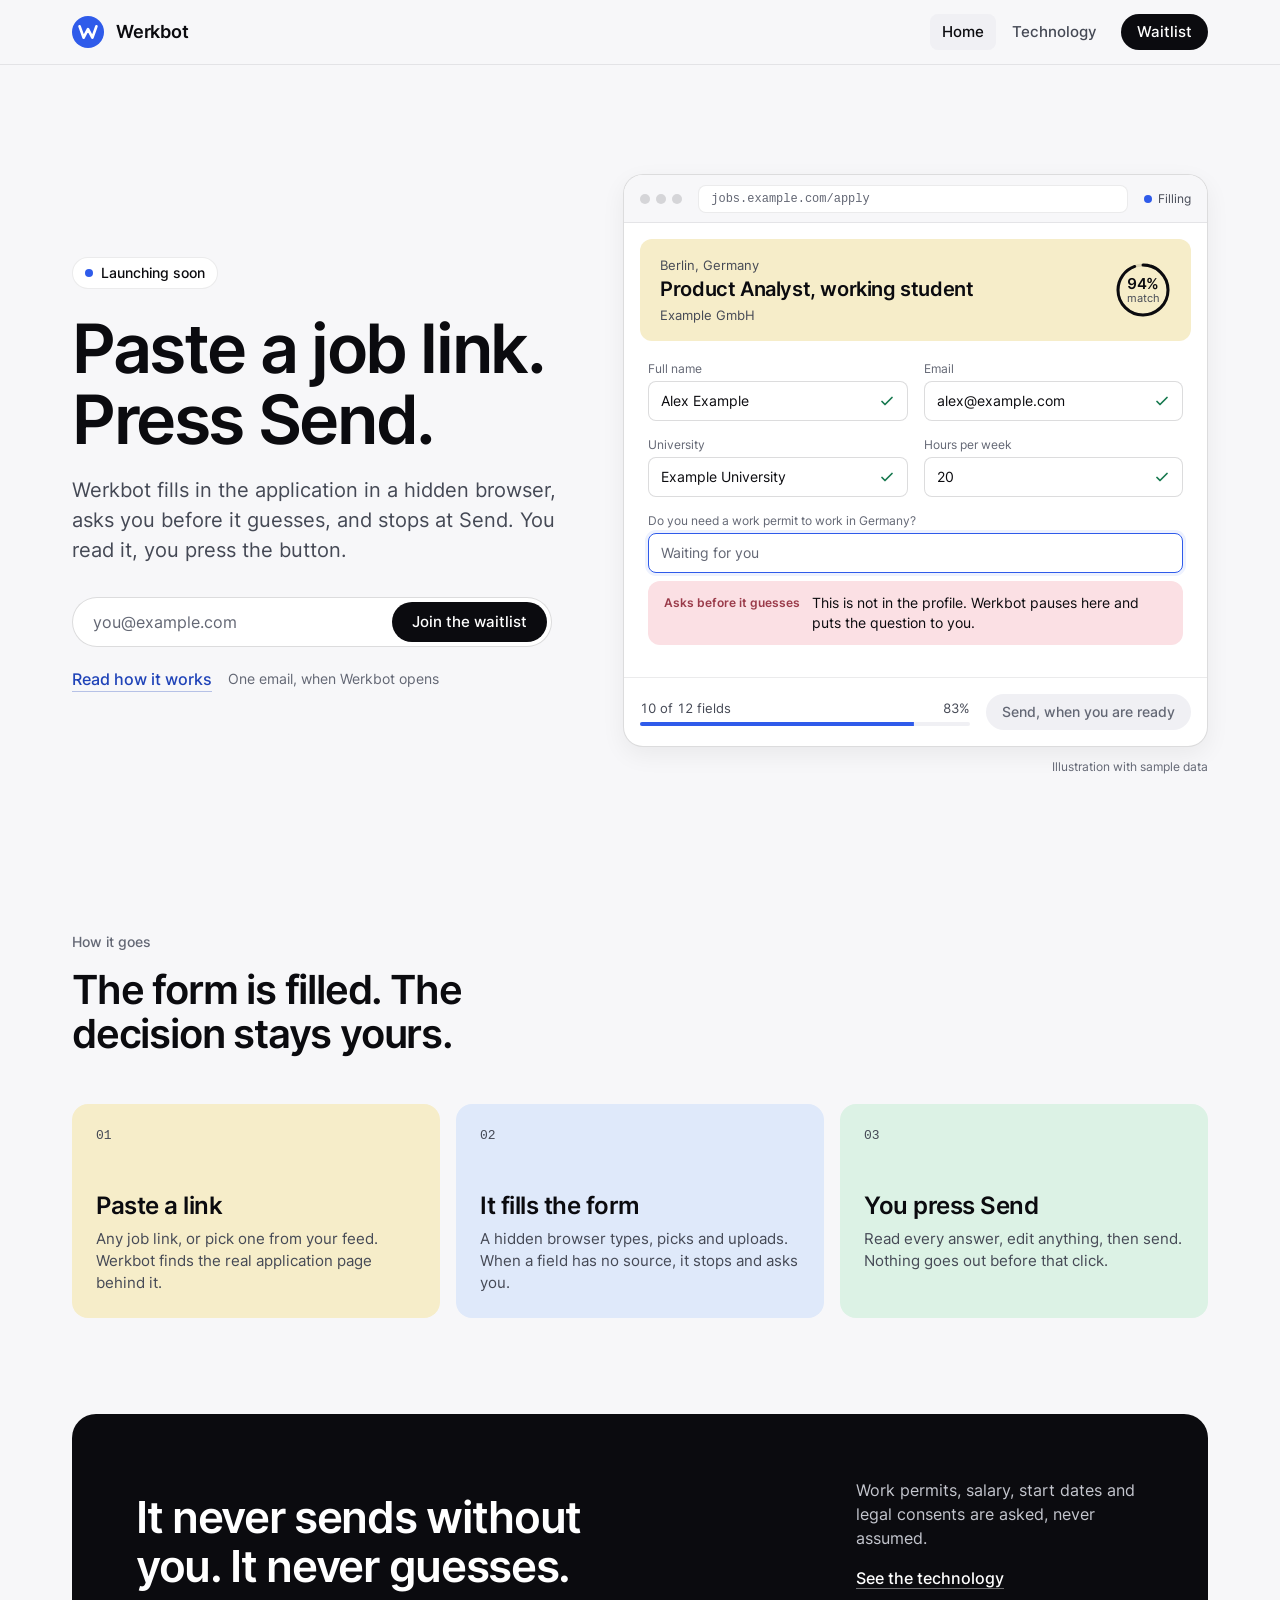
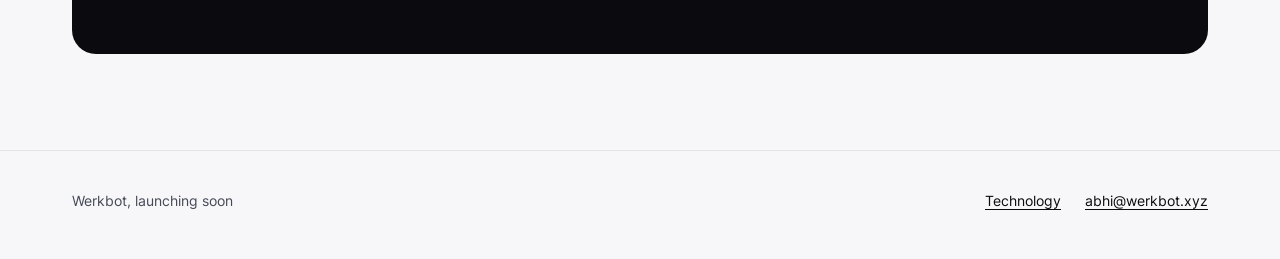
==== index.html @ 3b6d26c8 "Werkbot coming soon and technology pages" ====
<!doctype html>
<html lang="en">
<head>
<meta charset="utf-8">
<meta name="viewport" content="width=device-width, initial-scale=1">
<title>Werkbot | Paste a job link, press Send</title>
<meta name="description" content="Werkbot fills in job applications in a hidden browser, asks before it guesses, and stops at Send. Launching soon. Join the waitlist.">
<link rel="canonical" href="https://werkbot.xyz/">
<link rel="icon" href="/assets/favicon.svg" type="image/svg+xml">
<meta name="theme-color" content="#f7f7f9">
<meta property="og:type" content="website">
<meta property="og:site_name" content="Werkbot">
<meta property="og:title" content="Werkbot | Paste a job link, press Send">
<meta property="og:description" content="Werkbot fills in job applications in a hidden browser, asks before it guesses, and stops at Send. Launching soon.">
<meta property="og:url" content="https://werkbot.xyz/">
<meta property="og:image" content="https://werkbot.xyz/assets/og.png">
<meta name="twitter:card" content="summary_large_image">
<link rel="preload" href="/assets/fonts/inter.woff2" as="font" type="font/woff2" crossorigin>
<link rel="stylesheet" href="/styles.css">
</head>
<body>
<a class="skip" href="#main">Skip to content</a>

<header class="nav">
  <div class="wrap">
    <a class="logo" href="/" aria-label="Werkbot home">
      <svg viewBox="0 0 40 40" aria-hidden="true"><circle cx="20" cy="20" r="20" fill="#2F5BEA"/><path d="M9.5 13 L14.5 27 L20 16.5 L25.5 27 L30.5 13" fill="none" stroke="#fff" stroke-width="3.4" stroke-linecap="round" stroke-linejoin="round"/></svg>
      <span class="t">Werkbot</span>
    </a>
    <nav aria-label="Main">
      <ul>
        <li><a href="/" aria-current="page">Home</a></li>
        <li><a href="/technology">Technology</a></li>
        <li><a class="pill" href="#waitlist">Waitlist</a></li>
      </ul>
    </nav>
  </div>
</header>

<main id="main">
  <section class="hero">
    <div class="wrap">
      <div>
        <span class="status"><i class="dot"></i>Launching soon</span>
        <h1>Paste a job link. Press Send.</h1>
        <p class="sub">Werkbot fills in the application in a hidden browser, asks you before it guesses, and stops at Send. You read it, you press the button.</p>
        <div id="waitlist">
          <form class="waitlist" action="mailto:abhi@werkbot.xyz?subject=Werkbot%20waitlist" method="post" enctype="text/plain" novalidate>
            <label for="wl-email" class="sr">Email address</label>
            <input id="wl-email" type="email" name="email" placeholder="you@example.com" autocomplete="email" required><input class="hp" type="text" name="website" tabindex="-1" autocomplete="off" aria-hidden="true">
            <button class="btn" type="submit">Join the waitlist</button>
          </form>
          <p class="wl-msg" role="status" aria-live="polite"></p>
        </div>
        <div class="after">
          <a class="link" href="/technology">Read how it works</a>
          <span class="fine">One email, when Werkbot opens</span>
        </div>
      </div>

      <div class="desk">
        <div class="win" role="img" aria-label="Illustration: an application form being filled by Werkbot. Ten of twelve fields are filled. One question, about work permits, is highlighted because Werkbot does not know the answer and asks the person instead of guessing.">
          <div class="win-bar">
            <div class="win-dots"><i></i><i></i><i></i></div>
            <div class="win-url">jobs.example.com/apply</div>
            <div class="win-live"><i class="dot"></i>Filling</div>
          </div>
          <div class="win-body">
            <div class="jobcard fill" style="--i:0">
              <div>
                <div class="loc">Berlin, Germany</div>
                <h3>Product Analyst, working student</h3>
                <div class="co">Example GmbH</div>
              </div>
              <div class="ring"><svg viewBox="0 0 56 56"><circle class="trk" cx="28" cy="28" r="25"/><circle class="arc" cx="28" cy="28" r="25" stroke-dasharray="147.6 157.1" transform="rotate(-90 28 28)"/></svg><div>94%<small>match</small></div></div>
            </div>
            <div class="form">
              <div class="field fill" style="--i:1"><label>Full name</label><div class="box"><span>Alex Example</span><svg viewBox="0 0 16 16"><path d="M3 8.5l3 3 7-7"/></svg></div></div>
              <div class="field fill" style="--i:2"><label>Email</label><div class="box"><span>alex@example.com</span><svg viewBox="0 0 16 16"><path d="M3 8.5l3 3 7-7"/></svg></div></div>
              <div class="field fill opt" style="--i:3"><label>University</label><div class="box"><span>Example University</span><svg viewBox="0 0 16 16"><path d="M3 8.5l3 3 7-7"/></svg></div></div>
              <div class="field fill opt" style="--i:4"><label>Hours per week</label><div class="box"><span>20</span><svg viewBox="0 0 16 16"><path d="M3 8.5l3 3 7-7"/></svg></div></div>
              <div class="field fill ask wide" style="--i:6">
                <label>Do you need a work permit to work in Germany?</label>
                <div class="box"><span>Waiting for you</span></div>
                <div class="ask-note"><span class="tag">Asks before it guesses</span><span>This is not in the profile. Werkbot pauses here and puts the question to you.</span></div>
              </div>
            </div>
          </div>
          <div class="win-foot">
            <div class="prog">
              <div class="t tnum"><span>10 of 12 fields</span><span>83%</span></div>
              <div class="bar"><i></i></div>
            </div>
            <span class="send">Send, when you are ready</span>
          </div>
        </div>
        <p class="caption">Illustration with sample data</p>
      </div>
    </div>
  </section>

  <section style="padding-top:32px">
    <div class="wrap">
      <p class="eyebrow">How it goes</p>
      <h2 style="max-width:24ch">The form is filled. The decision stays yours.</h2>
      <div class="steps">
        <div class="step y"><span class="n">01</span><h3>Paste a link</h3><p>Any job link, or pick one from your feed. Werkbot finds the real application page behind it.</p></div>
        <div class="step b"><span class="n">02</span><h3>It fills the form</h3><p>A hidden browser types, picks and uploads. When a field has no source, it stops and asks you.</p></div>
        <div class="step g"><span class="n">03</span><h3>You press Send</h3><p>Read every answer, edit anything, then send. Nothing goes out before that click.</p></div>
      </div>
    </div>
  </section>

  <section style="padding-top:0">
    <div class="wrap">
      <div class="rule">
        <h2>It never sends without you. It never guesses.</h2>
        <div>
          <p>Work permits, salary, start dates and legal consents are asked, never assumed.</p>
          <p style="margin-top:16px"><a class="link" href="/technology">See the technology</a></p>
        </div>
      </div>
    </div>
  </section>
</main>

<footer>
  <div class="wrap">
    <span>Werkbot, launching soon</span>
    <div class="links">
      <a href="/technology">Technology</a>
      <a href="mailto:abhi@werkbot.xyz">abhi@werkbot.xyz</a>
    </div>
  </div>
</footer>
<script src="/assets/waitlist.js" defer></script>
</body>
</html>
---- styles.css ----
/* Werkbot landing. Direction in DESIGN.md. Spacing on a 4px grid. */
@font-face{font-family:"Inter";src:url(/assets/fonts/inter.woff2) format("woff2");font-weight:100 900;font-display:swap}

:root{
  --accent:#2F5BEA;--accent-ink:#1F43B8;--accent-soft:#EEF2FE;
  --ink:#0b0b0f;--ink-2:#454955;--ink-3:#636774;
  --bg:#f7f7f9;--card:#fff;--raised:#f0f0f4;
  --line:rgba(11,11,15,.08);--line-2:rgba(11,11,15,.14);
  --yellow:#f6edc9;--green:#dcf2e5;--pink:#fbe0e4;--blue:#dfe9fa;
  --ok:#17794f;--warn:#9a3b4a;
  --ease:cubic-bezier(.22,1,.36,1);
  --font:"Inter",-apple-system,BlinkMacSystemFont,"Helvetica Neue",Arial,sans-serif;
  --mono:ui-monospace,"SF Mono",Menlo,Consolas,monospace;
  --pad:32px;
}
*{box-sizing:border-box;margin:0;padding:0}
html{scroll-behavior:smooth;-webkit-text-size-adjust:100%}
body{font-family:var(--font);font-size:16px;line-height:24px;color:var(--ink);background:var(--bg);-webkit-font-smoothing:antialiased;font-feature-settings:"cv11","ss01"}
img,svg{display:block;max-width:100%}
a{color:inherit}
button,input{font:inherit;color:inherit}
:focus-visible{outline:2px solid var(--accent);outline-offset:3px;border-radius:6px}
.skip{position:absolute;left:16px;top:-64px;background:var(--ink);color:#fff;padding:8px 16px;border-radius:8px;z-index:20;text-decoration:none;transition:top .16s var(--ease)}
.skip:focus{top:12px}
.wrap{max-width:1200px;margin:0 auto;padding:0 var(--pad)}
.sr{position:absolute;width:1px;height:1px;overflow:hidden;clip:rect(0 0 0 0);white-space:nowrap}
.tnum{font-variant-numeric:tabular-nums}
.mono{font-family:var(--mono)}

/* ---------- nav ---------- */
.nav{position:sticky;top:0;z-index:10;background:rgba(247,247,249,.92);border-bottom:1px solid var(--line);backdrop-filter:none}
.nav .wrap{display:flex;align-items:center;justify-content:space-between;height:64px}
.logo{display:flex;align-items:center;gap:12px;text-decoration:none;font-size:18px;line-height:1;font-weight:600;letter-spacing:-.01em}
.logo svg{width:32px;height:32px}
.nav ul{display:flex;align-items:center;gap:4px;list-style:none}
.nav ul a{display:inline-flex;align-items:center;height:36px;padding:0 12px;border-radius:8px;text-decoration:none;font-size:15px;font-weight:500;color:var(--ink-2);transition:color .16s var(--ease),background-color .16s var(--ease)}
.nav ul a:hover{color:var(--ink);background:var(--raised)}
.nav ul a[aria-current="page"]{color:var(--ink);background:var(--raised)}
.nav ul a.pill{background:var(--ink);color:#fff;margin-left:8px;padding:0 16px;border-radius:999px}
.nav ul a.pill:hover{background:#26262d}

/* ---------- buttons, form ---------- */
.btn{display:inline-flex;align-items:center;justify-content:center;gap:8px;height:48px;padding:0 24px;border-radius:999px;border:0;background:var(--ink);color:#fff;font-size:16px;font-weight:500;cursor:pointer;text-decoration:none;white-space:nowrap;transition:background-color .16s var(--ease),transform .16s var(--ease)}
.btn:hover{background:#26262d}
.btn:active{transform:scale(.98)}
.btn[disabled]{opacity:.6;cursor:default}
.link{font-weight:500;text-decoration:none;color:var(--accent-ink);border-bottom:1px solid rgba(31,67,184,.3);transition:border-color .16s var(--ease)}
.link:hover{border-color:var(--accent-ink)}
.waitlist{display:flex;gap:8px;padding:4px;background:var(--card);border:1px solid var(--line-2);border-radius:999px;max-width:480px;transition:border-color .16s var(--ease)}
.waitlist:focus-within{border-color:var(--accent);box-shadow:0 0 0 3px var(--accent-soft)}
.waitlist input{flex:1;min-width:0;height:40px;padding:0 0 0 16px;border:0;outline:0;background:none;font-size:16px}
.waitlist input::placeholder{color:var(--ink-3)}
.waitlist .btn{height:40px;padding:0 20px;font-size:15px}
.wl-msg:empty{display:none}
.wl-msg{margin-top:12px;font-size:14px;line-height:20px;color:var(--ink-2)}
.wl-msg.ok{color:var(--ok)}
.wl-msg.err{color:var(--warn)}
.fine{font-size:14px;line-height:20px;color:var(--ink-3)}

/* ---------- status ---------- */
.status{display:inline-flex;align-items:center;gap:8px;height:32px;padding:0 12px;border-radius:999px;background:var(--card);border:1px solid var(--line);font-size:14px;font-weight:500}
.dot{width:8px;height:8px;border-radius:50%;background:var(--accent);flex:none}
.dot.hollow{background:none;box-shadow:inset 0 0 0 1.5px var(--ink-3)}

/* ---------- hero (landing) ---------- */
.hero{min-height:calc(100vh - 65px);display:flex;align-items:center;padding:48px 0 64px}
.hero .wrap{display:grid;grid-template-columns:minmax(0,5fr) minmax(0,6fr);gap:64px;align-items:center;width:100%}
.hero h1{font-size:68px;line-height:1.04;font-weight:600;letter-spacing:-.035em;margin:24px 0 20px}
.hero .sub{font-size:20px;line-height:30px;color:var(--ink-2);max-width:34rem;margin-bottom:32px}
.hero .after{display:flex;gap:16px;align-items:center;margin-top:20px;flex-wrap:wrap}

/* ---------- ring (signature) ---------- */
.ring{position:relative;width:56px;height:56px;flex:none;display:grid;place-items:center;text-align:center;font-size:15px;line-height:1;font-weight:600;font-variant-numeric:tabular-nums;letter-spacing:-.01em}
.ring svg{position:absolute;inset:0;width:100%;height:100%}
.ring .trk{fill:none;stroke:rgba(11,11,15,.1);stroke-width:3}
.ring .arc{fill:none;stroke:var(--ink);stroke-width:3;stroke-linecap:round}
.ring small{display:block;font-size:11px;font-weight:400;color:var(--ink-2);margin-top:2px;letter-spacing:0}
.ring.sm{width:44px;height:44px;font-size:12px}
.ring.sm small{display:none}

/* ---------- moment 1: the form on the desk ---------- */
.desk{position:relative}
.win{background:var(--card);border:1px solid var(--line-2);border-radius:20px;box-shadow:0 8px 24px rgba(0,0,0,.06);overflow:hidden}
.win-bar{display:flex;align-items:center;gap:16px;height:48px;padding:0 16px;border-bottom:1px solid var(--line);background:var(--bg)}
.win-dots{display:flex;gap:6px}
.win-dots i{width:10px;height:10px;border-radius:50%;background:var(--line-2)}
.win-url{flex:1;height:28px;border-radius:8px;background:var(--card);border:1px solid var(--line);display:flex;align-items:center;padding:0 12px;font-size:12px;color:var(--ink-3);font-family:var(--mono);min-width:0;overflow:hidden;white-space:nowrap}
.win-live{display:flex;align-items:center;gap:6px;font-size:12px;color:var(--ink-2);white-space:nowrap}
.win-body{padding:16px}
.jobcard{display:flex;align-items:center;justify-content:space-between;gap:16px;background:var(--yellow);border-radius:12px;padding:16px 20px}
.jobcard .loc{font-size:13px;line-height:20px;color:var(--ink-2)}
.jobcard h3{font-size:20px;line-height:24px;font-weight:600;letter-spacing:-.02em;margin:2px 0 4px}
.jobcard .co{font-size:13px;line-height:20px;color:var(--ink-2)}
.form{display:grid;grid-template-columns:1fr 1fr;gap:16px;padding:20px 8px 8px}
.field label{display:block;font-size:12px;line-height:16px;color:var(--ink-3);margin-bottom:4px}
.field .box{display:flex;align-items:center;justify-content:space-between;gap:8px;height:40px;padding:0 12px;border:1px solid var(--line-2);border-radius:8px;font-size:14px;background:var(--card);white-space:nowrap;overflow:hidden}
.field .box span{overflow:hidden;text-overflow:ellipsis}
.field .box svg{width:16px;height:16px;flex:none;stroke:var(--ok);fill:none;stroke-width:1.75;stroke-linecap:round;stroke-linejoin:round}
.field.wide{grid-column:1/-1}
.field.ask .box{border-color:var(--accent);box-shadow:0 0 0 3px var(--accent-soft);color:var(--ink-3)}
.ask-note{display:flex;gap:12px;align-items:flex-start;margin-top:8px;padding:12px 16px;background:var(--pink);border-radius:12px;font-size:14px;line-height:20px}
.ask-note b{font-weight:600}
.ask-note .tag{font-size:12px;line-height:16px;font-weight:600;color:var(--warn);white-space:nowrap;padding-top:2px}
.win-foot{display:flex;align-items:center;gap:16px;padding:16px;border-top:1px solid var(--line);margin-top:8px}
.prog{flex:1}
.prog .t{display:flex;justify-content:space-between;font-size:13px;line-height:20px;color:var(--ink-2);margin-bottom:4px}
.bar{height:4px;border-radius:2px;background:var(--raised);overflow:hidden}
.bar i{display:block;height:100%;width:100%;background:var(--accent);transform-origin:left;transform:scaleX(.83)}
.send{display:inline-flex;align-items:center;height:36px;padding:0 16px;border-radius:999px;background:var(--raised);color:var(--ink-3);font-size:14px;font-weight:500;white-space:nowrap}
.caption{margin-top:12px;font-size:12px;line-height:16px;color:var(--ink-3);text-align:right}

/* entrance: one short fade and rise, once */
@keyframes rise{from{opacity:0;transform:translateY(8px)}}
.fill{animation:rise .4s var(--ease) both;animation-delay:calc(var(--i,0) * 60ms + 200ms)}
@keyframes grow{from{transform:scaleX(.1)}}
.bar i{animation:grow .8s var(--ease) .6s both}
@media (prefers-reduced-motion:reduce){
  html{scroll-behavior:auto}
  .fill,.bar i{animation:none}
  *{transition-duration:.01ms!important}
}

/* ---------- sections ---------- */
section{padding:96px 0}
.eyebrow{font-size:14px;line-height:20px;font-weight:500;color:var(--ink-3);margin-bottom:16px}
h1,h2{text-wrap:balance}
h2{font-size:40px;line-height:1.1;font-weight:600;letter-spacing:-.03em}
h3{font-size:20px;line-height:28px;font-weight:600;letter-spacing:-.01em}
.lead{font-size:20px;line-height:30px;color:var(--ink-2)}
.steps{display:grid;grid-template-columns:repeat(3,minmax(0,1fr));gap:16px;margin-top:48px}
.step{border-radius:16px;padding:24px;min-height:208px;display:flex;flex-direction:column}
.step .n{font-family:var(--mono);font-size:13px;line-height:16px;color:var(--ink-2);margin-bottom:0}
.step h3{font-size:24px;line-height:28px;letter-spacing:-.02em;margin:48px 0 8px}
.step p{font-size:15px;line-height:22px;color:var(--ink-2)}
.step.y{background:var(--yellow)}.step.b{background:var(--blue)}.step.g{background:var(--green)}

.rule{background:var(--ink);color:#fff;border-radius:24px;padding:64px;display:grid;grid-template-columns:minmax(0,7fr) minmax(0,3fr);gap:48px;align-items:end}
.rule h2{font-size:44px;max-width:20ch}
.rule p{font-size:16px;line-height:24px;color:#c4c6ce}
.rule .link{color:#fff;border-color:rgba(255,255,255,.4)}
.rule .link:hover{border-color:#fff}

/* ---------- footer ---------- */
footer{border-top:1px solid var(--line);padding:40px 0 48px;font-size:14px;line-height:20px;color:var(--ink-2)}
footer .wrap{display:flex;justify-content:space-between;gap:24px;flex-wrap:wrap;align-items:center}
footer a{color:var(--ink);text-underline-offset:3px}
footer .links{display:flex;gap:24px;flex-wrap:wrap}

/* ---------- technology page ---------- */
.thead{padding:96px 0 48px}
.thead h1{font-size:72px;line-height:1.02;font-weight:600;letter-spacing:-.04em;margin-bottom:24px}
.thead .lead{max-width:44rem}
.legend{display:flex;gap:24px;flex-wrap:wrap;margin-top:32px;font-size:14px;line-height:20px;color:var(--ink-2)}
.legend span{display:inline-flex;align-items:center;gap:8px}
.toc{display:flex;gap:4px;flex-wrap:wrap;margin-top:48px;padding-top:24px;border-top:1px solid var(--line)}
.toc a{display:inline-flex;align-items:center;height:32px;padding:0 12px;border-radius:8px;font-size:14px;font-weight:500;color:var(--ink-2);text-decoration:none;transition:background-color .16s var(--ease),color .16s var(--ease)}
.toc a:hover{background:var(--raised);color:var(--ink)}
.sec{padding:80px 0;border-top:1px solid var(--line)}
.sec .grid{display:grid;grid-template-columns:minmax(0,4fr) minmax(0,8fr);gap:64px}
.sec .num{font-family:var(--mono);font-size:13px;line-height:16px;color:var(--ink-3);margin-bottom:12px}
.sec h2{font-size:36px}
.prose p{font-size:17px;line-height:28px;color:var(--ink-2)}
.prose p+p{margin-top:16px}
.prose strong{font-weight:600;color:var(--ink)}
.tag{display:inline-flex;align-items:center;gap:8px;font-size:13px;line-height:16px;color:var(--ink-2);white-space:nowrap}

.pipe{list-style:none;margin-top:32px;border-top:1px solid var(--line);counter-reset:p}
.pipe li{display:grid;grid-template-columns:32px minmax(0,1fr) auto;gap:16px;align-items:baseline;padding:16px 0;border-bottom:1px solid var(--line)}
.pipe li::before{counter-increment:p;content:counter(p,decimal-leading-zero);font-family:var(--mono);font-size:13px;color:var(--ink-3)}
.pipe b{display:block;font-weight:600;font-size:16px;line-height:24px}
.pipe span.d{display:block;font-size:15px;line-height:22px;color:var(--ink-2)}

.dia{margin-top:0;background:var(--card);border:1px solid var(--line);border-radius:24px;padding:32px}
.dia svg{width:100%;height:auto}
.dia .v{display:none;max-width:420px;margin:0 auto}
.dia text{font-family:var(--font)}
.dia-cap{margin-top:16px;font-size:13px;line-height:20px;color:var(--ink-3)}

.rows{margin-top:32px;border-top:1px solid var(--line)}
.row{display:grid;grid-template-columns:200px minmax(0,1fr) 112px;gap:24px;padding:20px 0;border-bottom:1px solid var(--line);align-items:baseline}
.row h3{font-size:16px;line-height:24px}
.row p{font-size:15px;line-height:22px;color:var(--ink-2)}
.row .tag{justify-self:end}

.ladder{list-style:none;margin-top:32px;display:grid;gap:8px;counter-reset:l}
.ladder li{counter-increment:l;display:grid;grid-template-columns:40px minmax(0,1fr);gap:16px;align-items:center;padding:16px 20px;border-radius:12px;background:var(--card);border:1px solid var(--line)}
.ladder li::before{content:counter(l);width:32px;height:32px;border-radius:50%;background:var(--raised);display:grid;place-items:center;font-size:14px;font-weight:600;font-variant-numeric:tabular-nums}
.ladder li.last{background:var(--pink);border-color:transparent}
.ladder li.last::before{background:#fff}
.ladder b{display:block;font-weight:600;font-size:16px;line-height:24px}
.ladder span{display:block;font-size:14px;line-height:20px;color:var(--ink-2)}
.never{margin-top:24px;font-size:15px;line-height:24px;color:var(--ink-2)}
.never b{font-weight:600;color:var(--ink)}

.cols{display:grid;grid-template-columns:repeat(2,minmax(0,1fr));gap:16px;margin-top:32px}
.mini{background:var(--card);border:1px solid var(--line);border-radius:16px;padding:24px}
.mini h3{font-size:17px;line-height:24px;margin-bottom:8px}
.mini p{font-size:15px;line-height:22px;color:var(--ink-2)}
.mini .tag{margin-top:16px}
.guards{list-style:none;margin-top:32px;display:grid;gap:0;border-top:1px solid var(--line)}
.guards li{display:grid;grid-template-columns:20px minmax(0,1fr);gap:12px;padding:16px 0;border-bottom:1px solid var(--line);font-size:15px;line-height:22px;color:var(--ink-2)}
.guards li svg{width:20px;height:20px;stroke:var(--ink);fill:none;stroke-width:1.5;stroke-linecap:round;stroke-linejoin:round;margin-top:1px}
.guards b{font-weight:600;color:var(--ink)}

.road{list-style:none;margin-top:32px;border-top:1px solid var(--line)}
.road li{display:grid;grid-template-columns:minmax(0,1fr) 112px;gap:24px;padding:16px 0;border-bottom:1px solid var(--line);align-items:baseline}
.road b{font-weight:600;display:block}
.road span.d{display:block;font-size:15px;line-height:22px;color:var(--ink-2)}
.road .tag{justify-self:end}

.cta{padding:96px 0 128px}
.cta .box{background:var(--blue);border-radius:24px;padding:64px;display:grid;grid-template-columns:minmax(0,1fr) minmax(0,1fr);gap:48px;align-items:center}
.cta h2{font-size:40px}
.cta p{margin-top:12px;font-size:17px;line-height:26px;color:var(--ink-2)}

/* ---------- responsive ---------- */
@media (max-width:1100px){
  .hero h1{font-size:56px}
  .hero .wrap{gap:40px}
  .rule{padding:48px}
  .rule h2{font-size:36px}
}
@media (max-width:960px){
  :root{--pad:24px}
  .hero{min-height:0;padding:40px 0 64px}
  .hero .wrap{grid-template-columns:minmax(0,1fr);gap:48px}
  .steps{grid-template-columns:minmax(0,1fr)}
  .step{min-height:0}
  .step h3{margin-top:24px}
  .rule{grid-template-columns:minmax(0,1fr);gap:24px;align-items:start}
  .sec .grid{grid-template-columns:minmax(0,1fr);gap:24px}
  .thead h1{font-size:56px}
  .dia .h{display:none}
  .dia .v{display:block}
  .cta .box{grid-template-columns:minmax(0,1fr);padding:40px;gap:24px}
}
@media (max-width:640px){
  section{padding:64px 0}
  .hero{padding:32px 0 48px}
  .hero h1{font-size:40px;line-height:1.06;letter-spacing:-.03em;margin:20px 0 16px}
  .hero .sub{font-size:18px;line-height:28px;margin-bottom:24px}
  h2{font-size:32px}
  .nav ul a{padding:0 8px;font-size:14px}
  .nav ul a.pill{padding:0 12px;margin-left:4px}
  .logo span.t{font-size:17px}
  .win-live{display:none}
  .jobcard{padding:16px}
  .jobcard h3{font-size:18px;line-height:22px}
  .form{grid-template-columns:minmax(0,1fr);gap:12px;padding:16px 0 4px}
  .form .opt{display:none}
  .win-foot{flex-direction:column;align-items:stretch;gap:12px}
  .send{justify-content:center}
  .ask-note{flex-direction:column;gap:4px}
  .prog .t span:first-child{white-space:nowrap}
  .caption{text-align:left}
  .rule{padding:32px 24px;border-radius:20px}
  .rule h2{font-size:30px}
  .thead{padding:56px 0 40px}
  .thead h1{font-size:44px}
  .lead{font-size:18px;line-height:28px}
  .sec{padding:56px 0}
  .sec h2{font-size:30px}
  .dia{padding:16px;border-radius:16px}
  .row{grid-template-columns:minmax(0,1fr);gap:4px}
  .row .tag{justify-self:start;margin-top:8px}
  .cols{grid-template-columns:minmax(0,1fr)}
  .road li{grid-template-columns:minmax(0,1fr);gap:8px}
  .road .tag{justify-self:start}
  .pipe li{grid-template-columns:28px minmax(0,1fr)}
  .pipe li .tag{grid-column:2}
  .cta{padding:64px 0 80px}
  .cta .box{padding:32px 24px;border-radius:20px}
  .cta h2{font-size:30px}
  .waitlist .btn{padding:0 16px}
}
@media (max-width:400px){
  .nav ul a:not(.pill){padding:0 6px}
  .logo{gap:8px}
}

.hp{position:absolute;left:-9999px;width:1px;height:1px;opacity:0}
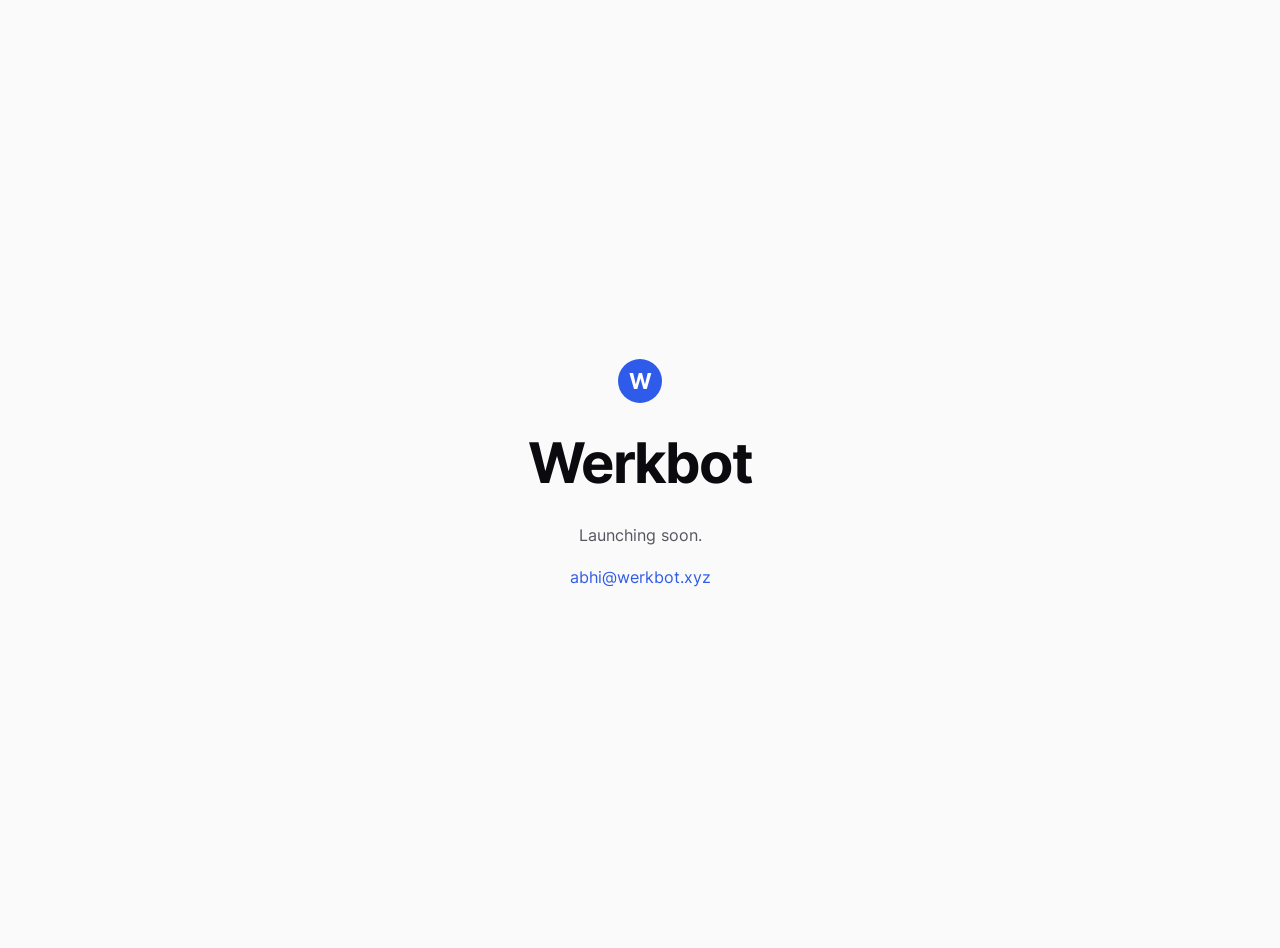
==== commit 3de66a7b: "Holding page: launching soon, old pages kept on draft-v1" ====
--- a/index.html
+++ b/index.html
@@ -3,136 +3,24 @@
 <head>
 <meta charset="utf-8">
 <meta name="viewport" content="width=device-width, initial-scale=1">
-<title>Werkbot | Paste a job link, press Send</title>
-<meta name="description" content="Werkbot fills in job applications in a hidden browser, asks before it guesses, and stops at Send. Launching soon. Join the waitlist.">
-<link rel="canonical" href="https://werkbot.xyz/">
-<link rel="icon" href="/assets/favicon.svg" type="image/svg+xml">
-<meta name="theme-color" content="#f7f7f9">
-<meta property="og:type" content="website">
-<meta property="og:site_name" content="Werkbot">
-<meta property="og:title" content="Werkbot | Paste a job link, press Send">
-<meta property="og:description" content="Werkbot fills in job applications in a hidden browser, asks before it guesses, and stops at Send. Launching soon.">
-<meta property="og:url" content="https://werkbot.xyz/">
-<meta property="og:image" content="https://werkbot.xyz/assets/og.png">
-<meta name="twitter:card" content="summary_large_image">
-<link rel="preload" href="/assets/fonts/inter.woff2" as="font" type="font/woff2" crossorigin>
-<link rel="stylesheet" href="/styles.css">
+<title>Werkbot</title>
+<meta name="description" content="Werkbot is launching soon.">
+<meta name="robots" content="noindex">
+<link rel="icon" href="/assets/favicon.svg">
+<style>
+@font-face{font-family:Inter;src:url(/assets/fonts/inter.woff2) format("woff2");font-weight:100 900}
+html,body{height:100%;margin:0}
+body{display:flex;flex-direction:column;align-items:center;justify-content:center;gap:18px;background:#fafafa;color:#0b0b0f;font:16px/1.5 Inter,system-ui,sans-serif;text-align:center;padding:24px}
+.mark{width:44px;height:44px;border-radius:50%;background:#2F5BEA;color:#fff;display:grid;place-items:center;font-weight:700;font-size:22px}
+h1{margin:0;font-size:clamp(34px,7vw,56px);letter-spacing:-.03em;font-weight:700}
+p{margin:0;color:#55555f}
+a{color:#2F5BEA;text-decoration:none}
+</style>
 </head>
 <body>
-<a class="skip" href="#main">Skip to content</a>
-
-<header class="nav">
-  <div class="wrap">
-    <a class="logo" href="/" aria-label="Werkbot home">
-      <svg viewBox="0 0 40 40" aria-hidden="true"><circle cx="20" cy="20" r="20" fill="#2F5BEA"/><path d="M9.5 13 L14.5 27 L20 16.5 L25.5 27 L30.5 13" fill="none" stroke="#fff" stroke-width="3.4" stroke-linecap="round" stroke-linejoin="round"/></svg>
-      <span class="t">Werkbot</span>
-    </a>
-    <nav aria-label="Main">
-      <ul>
-        <li><a href="/" aria-current="page">Home</a></li>
-        <li><a href="/technology">Technology</a></li>
-        <li><a class="pill" href="#waitlist">Waitlist</a></li>
-      </ul>
-    </nav>
-  </div>
-</header>
-
-<main id="main">
-  <section class="hero">
-    <div class="wrap">
-      <div>
-        <span class="status"><i class="dot"></i>Launching soon</span>
-        <h1>Paste a job link. Press Send.</h1>
-        <p class="sub">Werkbot fills in the application in a hidden browser, asks you before it guesses, and stops at Send. You read it, you press the button.</p>
-        <div id="waitlist">
-          <form class="waitlist" action="mailto:abhi@werkbot.xyz?subject=Werkbot%20waitlist" method="post" enctype="text/plain" novalidate>
-            <label for="wl-email" class="sr">Email address</label>
-            <input id="wl-email" type="email" name="email" placeholder="you@example.com" autocomplete="email" required><input class="hp" type="text" name="website" tabindex="-1" autocomplete="off" aria-hidden="true">
-            <button class="btn" type="submit">Join the waitlist</button>
-          </form>
-          <p class="wl-msg" role="status" aria-live="polite"></p>
-        </div>
-        <div class="after">
-          <a class="link" href="/technology">Read how it works</a>
-          <span class="fine">One email, when Werkbot opens</span>
-        </div>
-      </div>
-
-      <div class="desk">
-        <div class="win" role="img" aria-label="Illustration: an application form being filled by Werkbot. Ten of twelve fields are filled. One question, about work permits, is highlighted because Werkbot does not know the answer and asks the person instead of guessing.">
-          <div class="win-bar">
-            <div class="win-dots"><i></i><i></i><i></i></div>
-            <div class="win-url">jobs.example.com/apply</div>
-            <div class="win-live"><i class="dot"></i>Filling</div>
-          </div>
-          <div class="win-body">
-            <div class="jobcard fill" style="--i:0">
-              <div>
-                <div class="loc">Berlin, Germany</div>
-                <h3>Product Analyst, working student</h3>
-                <div class="co">Example GmbH</div>
-              </div>
-              <div class="ring"><svg viewBox="0 0 56 56"><circle class="trk" cx="28" cy="28" r="25"/><circle class="arc" cx="28" cy="28" r="25" stroke-dasharray="147.6 157.1" transform="rotate(-90 28 28)"/></svg><div>94%<small>match</small></div></div>
-            </div>
-            <div class="form">
-              <div class="field fill" style="--i:1"><label>Full name</label><div class="box"><span>Alex Example</span><svg viewBox="0 0 16 16"><path d="M3 8.5l3 3 7-7"/></svg></div></div>
-              <div class="field fill" style="--i:2"><label>Email</label><div class="box"><span>alex@example.com</span><svg viewBox="0 0 16 16"><path d="M3 8.5l3 3 7-7"/></svg></div></div>
-              <div class="field fill opt" style="--i:3"><label>University</label><div class="box"><span>Example University</span><svg viewBox="0 0 16 16"><path d="M3 8.5l3 3 7-7"/></svg></div></div>
-              <div class="field fill opt" style="--i:4"><label>Hours per week</label><div class="box"><span>20</span><svg viewBox="0 0 16 16"><path d="M3 8.5l3 3 7-7"/></svg></div></div>
-              <div class="field fill ask wide" style="--i:6">
-                <label>Do you need a work permit to work in Germany?</label>
-                <div class="box"><span>Waiting for you</span></div>
-                <div class="ask-note"><span class="tag">Asks before it guesses</span><span>This is not in the profile. Werkbot pauses here and puts the question to you.</span></div>
-              </div>
-            </div>
-          </div>
-          <div class="win-foot">
-            <div class="prog">
-              <div class="t tnum"><span>10 of 12 fields</span><span>83%</span></div>
-              <div class="bar"><i></i></div>
-            </div>
-            <span class="send">Send, when you are ready</span>
-          </div>
-        </div>
-        <p class="caption">Illustration with sample data</p>
-      </div>
-    </div>
-  </section>
-
-  <section style="padding-top:32px">
-    <div class="wrap">
-      <p class="eyebrow">How it goes</p>
-      <h2 style="max-width:24ch">The form is filled. The decision stays yours.</h2>
-      <div class="steps">
-        <div class="step y"><span class="n">01</span><h3>Paste a link</h3><p>Any job link, or pick one from your feed. Werkbot finds the real application page behind it.</p></div>
-        <div class="step b"><span class="n">02</span><h3>It fills the form</h3><p>A hidden browser types, picks and uploads. When a field has no source, it stops and asks you.</p></div>
-        <div class="step g"><span class="n">03</span><h3>You press Send</h3><p>Read every answer, edit anything, then send. Nothing goes out before that click.</p></div>
-      </div>
-    </div>
-  </section>
-
-  <section style="padding-top:0">
-    <div class="wrap">
-      <div class="rule">
-        <h2>It never sends without you. It never guesses.</h2>
-        <div>
-          <p>Work permits, salary, start dates and legal consents are asked, never assumed.</p>
-          <p style="margin-top:16px"><a class="link" href="/technology">See the technology</a></p>
-        </div>
-      </div>
-    </div>
-  </section>
-</main>
-
-<footer>
-  <div class="wrap">
-    <span>Werkbot, launching soon</span>
-    <div class="links">
-      <a href="/technology">Technology</a>
-      <a href="mailto:abhi@werkbot.xyz">abhi@werkbot.xyz</a>
-    </div>
-  </div>
-</footer>
-<script src="/assets/waitlist.js" defer></script>
+<div class="mark">W</div>
+<h1>Werkbot</h1>
+<p>Launching soon.</p>
+<p><a href="mailto:abhi@werkbot.xyz">abhi@werkbot.xyz</a></p>
 </body>
 </html>
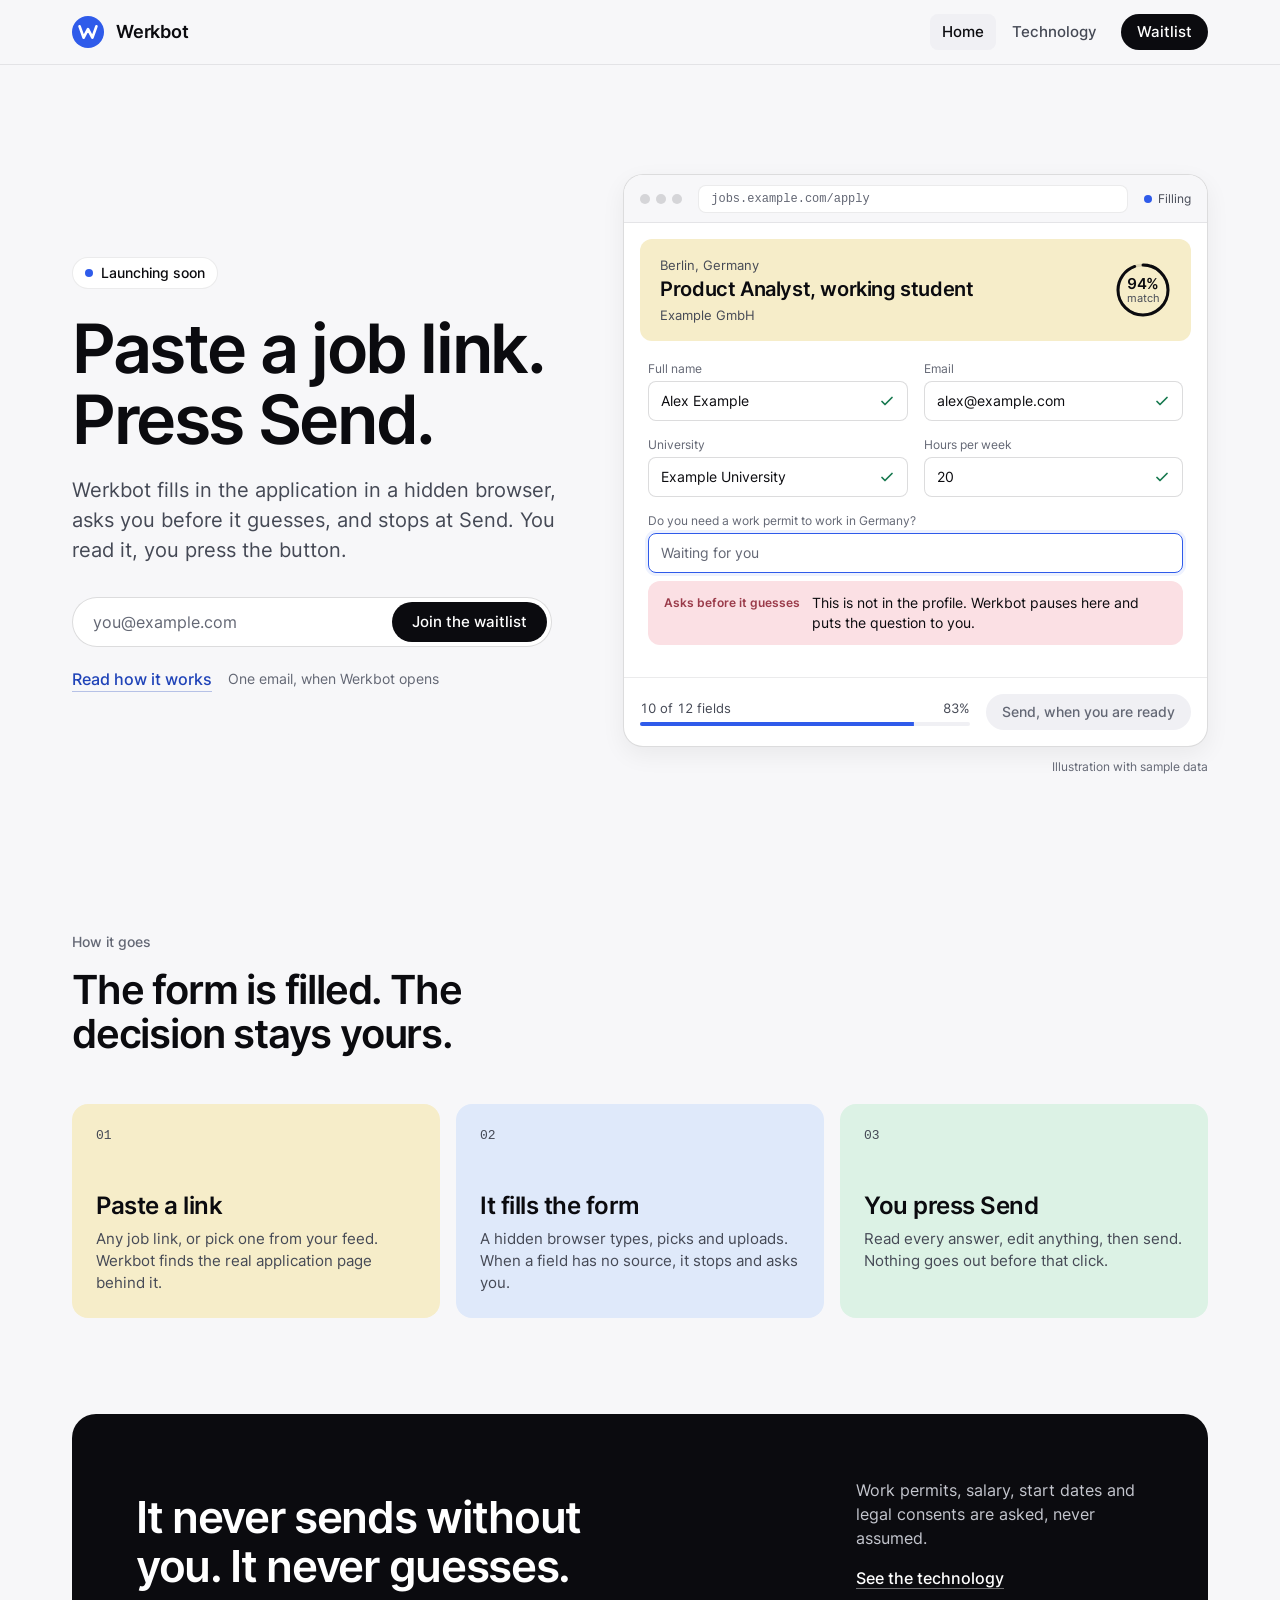
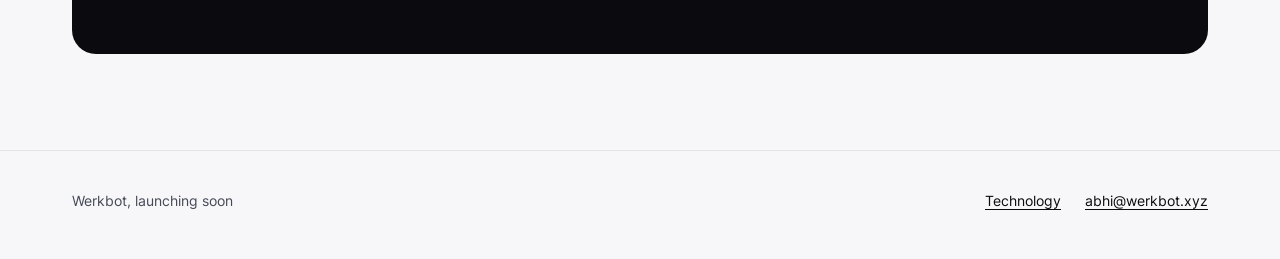
==== commit 6bdf6410: "Restore full site from draft-v1 (holding page was too broad)" ====
--- a/index.html
+++ b/index.html
@@ -3,24 +3,136 @@
 <head>
 <meta charset="utf-8">
 <meta name="viewport" content="width=device-width, initial-scale=1">
-<title>Werkbot</title>
-<meta name="description" content="Werkbot is launching soon.">
-<meta name="robots" content="noindex">
-<link rel="icon" href="/assets/favicon.svg">
-<style>
-@font-face{font-family:Inter;src:url(/assets/fonts/inter.woff2) format("woff2");font-weight:100 900}
-html,body{height:100%;margin:0}
-body{display:flex;flex-direction:column;align-items:center;justify-content:center;gap:18px;background:#fafafa;color:#0b0b0f;font:16px/1.5 Inter,system-ui,sans-serif;text-align:center;padding:24px}
-.mark{width:44px;height:44px;border-radius:50%;background:#2F5BEA;color:#fff;display:grid;place-items:center;font-weight:700;font-size:22px}
-h1{margin:0;font-size:clamp(34px,7vw,56px);letter-spacing:-.03em;font-weight:700}
-p{margin:0;color:#55555f}
-a{color:#2F5BEA;text-decoration:none}
-</style>
+<title>Werkbot | Paste a job link, press Send</title>
+<meta name="description" content="Werkbot fills in job applications in a hidden browser, asks before it guesses, and stops at Send. Launching soon. Join the waitlist.">
+<link rel="canonical" href="https://werkbot.xyz/">
+<link rel="icon" href="/assets/favicon.svg" type="image/svg+xml">
+<meta name="theme-color" content="#f7f7f9">
+<meta property="og:type" content="website">
+<meta property="og:site_name" content="Werkbot">
+<meta property="og:title" content="Werkbot | Paste a job link, press Send">
+<meta property="og:description" content="Werkbot fills in job applications in a hidden browser, asks before it guesses, and stops at Send. Launching soon.">
+<meta property="og:url" content="https://werkbot.xyz/">
+<meta property="og:image" content="https://werkbot.xyz/assets/og.png">
+<meta name="twitter:card" content="summary_large_image">
+<link rel="preload" href="/assets/fonts/inter.woff2" as="font" type="font/woff2" crossorigin>
+<link rel="stylesheet" href="/styles.css">
 </head>
 <body>
-<div class="mark">W</div>
-<h1>Werkbot</h1>
-<p>Launching soon.</p>
-<p><a href="mailto:abhi@werkbot.xyz">abhi@werkbot.xyz</a></p>
+<a class="skip" href="#main">Skip to content</a>
+
+<header class="nav">
+  <div class="wrap">
+    <a class="logo" href="/" aria-label="Werkbot home">
+      <svg viewBox="0 0 40 40" aria-hidden="true"><circle cx="20" cy="20" r="20" fill="#2F5BEA"/><path d="M9.5 13 L14.5 27 L20 16.5 L25.5 27 L30.5 13" fill="none" stroke="#fff" stroke-width="3.4" stroke-linecap="round" stroke-linejoin="round"/></svg>
+      <span class="t">Werkbot</span>
+    </a>
+    <nav aria-label="Main">
+      <ul>
+        <li><a href="/" aria-current="page">Home</a></li>
+        <li><a href="/technology">Technology</a></li>
+        <li><a class="pill" href="#waitlist">Waitlist</a></li>
+      </ul>
+    </nav>
+  </div>
+</header>
+
+<main id="main">
+  <section class="hero">
+    <div class="wrap">
+      <div>
+        <span class="status"><i class="dot"></i>Launching soon</span>
+        <h1>Paste a job link. Press Send.</h1>
+        <p class="sub">Werkbot fills in the application in a hidden browser, asks you before it guesses, and stops at Send. You read it, you press the button.</p>
+        <div id="waitlist">
+          <form class="waitlist" action="mailto:abhi@werkbot.xyz?subject=Werkbot%20waitlist" method="post" enctype="text/plain" novalidate>
+            <label for="wl-email" class="sr">Email address</label>
+            <input id="wl-email" type="email" name="email" placeholder="you@example.com" autocomplete="email" required><input class="hp" type="text" name="website" tabindex="-1" autocomplete="off" aria-hidden="true">
+            <button class="btn" type="submit">Join the waitlist</button>
+          </form>
+          <p class="wl-msg" role="status" aria-live="polite"></p>
+        </div>
+        <div class="after">
+          <a class="link" href="/technology">Read how it works</a>
+          <span class="fine">One email, when Werkbot opens</span>
+        </div>
+      </div>
+
+      <div class="desk">
+        <div class="win" role="img" aria-label="Illustration: an application form being filled by Werkbot. Ten of twelve fields are filled. One question, about work permits, is highlighted because Werkbot does not know the answer and asks the person instead of guessing.">
+          <div class="win-bar">
+            <div class="win-dots"><i></i><i></i><i></i></div>
+            <div class="win-url">jobs.example.com/apply</div>
+            <div class="win-live"><i class="dot"></i>Filling</div>
+          </div>
+          <div class="win-body">
+            <div class="jobcard fill" style="--i:0">
+              <div>
+                <div class="loc">Berlin, Germany</div>
+                <h3>Product Analyst, working student</h3>
+                <div class="co">Example GmbH</div>
+              </div>
+              <div class="ring"><svg viewBox="0 0 56 56"><circle class="trk" cx="28" cy="28" r="25"/><circle class="arc" cx="28" cy="28" r="25" stroke-dasharray="147.6 157.1" transform="rotate(-90 28 28)"/></svg><div>94%<small>match</small></div></div>
+            </div>
+            <div class="form">
+              <div class="field fill" style="--i:1"><label>Full name</label><div class="box"><span>Alex Example</span><svg viewBox="0 0 16 16"><path d="M3 8.5l3 3 7-7"/></svg></div></div>
+              <div class="field fill" style="--i:2"><label>Email</label><div class="box"><span>alex@example.com</span><svg viewBox="0 0 16 16"><path d="M3 8.5l3 3 7-7"/></svg></div></div>
+              <div class="field fill opt" style="--i:3"><label>University</label><div class="box"><span>Example University</span><svg viewBox="0 0 16 16"><path d="M3 8.5l3 3 7-7"/></svg></div></div>
+              <div class="field fill opt" style="--i:4"><label>Hours per week</label><div class="box"><span>20</span><svg viewBox="0 0 16 16"><path d="M3 8.5l3 3 7-7"/></svg></div></div>
+              <div class="field fill ask wide" style="--i:6">
+                <label>Do you need a work permit to work in Germany?</label>
+                <div class="box"><span>Waiting for you</span></div>
+                <div class="ask-note"><span class="tag">Asks before it guesses</span><span>This is not in the profile. Werkbot pauses here and puts the question to you.</span></div>
+              </div>
+            </div>
+          </div>
+          <div class="win-foot">
+            <div class="prog">
+              <div class="t tnum"><span>10 of 12 fields</span><span>83%</span></div>
+              <div class="bar"><i></i></div>
+            </div>
+            <span class="send">Send, when you are ready</span>
+          </div>
+        </div>
+        <p class="caption">Illustration with sample data</p>
+      </div>
+    </div>
+  </section>
+
+  <section style="padding-top:32px">
+    <div class="wrap">
+      <p class="eyebrow">How it goes</p>
+      <h2 style="max-width:24ch">The form is filled. The decision stays yours.</h2>
+      <div class="steps">
+        <div class="step y"><span class="n">01</span><h3>Paste a link</h3><p>Any job link, or pick one from your feed. Werkbot finds the real application page behind it.</p></div>
+        <div class="step b"><span class="n">02</span><h3>It fills the form</h3><p>A hidden browser types, picks and uploads. When a field has no source, it stops and asks you.</p></div>
+        <div class="step g"><span class="n">03</span><h3>You press Send</h3><p>Read every answer, edit anything, then send. Nothing goes out before that click.</p></div>
+      </div>
+    </div>
+  </section>
+
+  <section style="padding-top:0">
+    <div class="wrap">
+      <div class="rule">
+        <h2>It never sends without you. It never guesses.</h2>
+        <div>
+          <p>Work permits, salary, start dates and legal consents are asked, never assumed.</p>
+          <p style="margin-top:16px"><a class="link" href="/technology">See the technology</a></p>
+        </div>
+      </div>
+    </div>
+  </section>
+</main>
+
+<footer>
+  <div class="wrap">
+    <span>Werkbot, launching soon</span>
+    <div class="links">
+      <a href="/technology">Technology</a>
+      <a href="mailto:abhi@werkbot.xyz">abhi@werkbot.xyz</a>
+    </div>
+  </div>
+</footer>
+<script src="/assets/waitlist.js" defer></script>
 </body>
 </html>
--- a/styles.css
+++ b/styles.css
@@ -0,0 +1,281 @@
+/* Werkbot landing. Direction in DESIGN.md. Spacing on a 4px grid. */
+@font-face{font-family:"Inter";src:url(/assets/fonts/inter.woff2) format("woff2");font-weight:100 900;font-display:swap}
+
+:root{
+  --accent:#2F5BEA;--accent-ink:#1F43B8;--accent-soft:#EEF2FE;
+  --ink:#0b0b0f;--ink-2:#454955;--ink-3:#636774;
+  --bg:#f7f7f9;--card:#fff;--raised:#f0f0f4;
+  --line:rgba(11,11,15,.08);--line-2:rgba(11,11,15,.14);
+  --yellow:#f6edc9;--green:#dcf2e5;--pink:#fbe0e4;--blue:#dfe9fa;
+  --ok:#17794f;--warn:#9a3b4a;
+  --ease:cubic-bezier(.22,1,.36,1);
+  --font:"Inter",-apple-system,BlinkMacSystemFont,"Helvetica Neue",Arial,sans-serif;
+  --mono:ui-monospace,"SF Mono",Menlo,Consolas,monospace;
+  --pad:32px;
+}
+*{box-sizing:border-box;margin:0;padding:0}
+html{scroll-behavior:smooth;-webkit-text-size-adjust:100%}
+body{font-family:var(--font);font-size:16px;line-height:24px;color:var(--ink);background:var(--bg);-webkit-font-smoothing:antialiased;font-feature-settings:"cv11","ss01"}
+img,svg{display:block;max-width:100%}
+a{color:inherit}
+button,input{font:inherit;color:inherit}
+:focus-visible{outline:2px solid var(--accent);outline-offset:3px;border-radius:6px}
+.skip{position:absolute;left:16px;top:-64px;background:var(--ink);color:#fff;padding:8px 16px;border-radius:8px;z-index:20;text-decoration:none;transition:top .16s var(--ease)}
+.skip:focus{top:12px}
+.wrap{max-width:1200px;margin:0 auto;padding:0 var(--pad)}
+.sr{position:absolute;width:1px;height:1px;overflow:hidden;clip:rect(0 0 0 0);white-space:nowrap}
+.tnum{font-variant-numeric:tabular-nums}
+.mono{font-family:var(--mono)}
+
+/* ---------- nav ---------- */
+.nav{position:sticky;top:0;z-index:10;background:rgba(247,247,249,.92);border-bottom:1px solid var(--line);backdrop-filter:none}
+.nav .wrap{display:flex;align-items:center;justify-content:space-between;height:64px}
+.logo{display:flex;align-items:center;gap:12px;text-decoration:none;font-size:18px;line-height:1;font-weight:600;letter-spacing:-.01em}
+.logo svg{width:32px;height:32px}
+.nav ul{display:flex;align-items:center;gap:4px;list-style:none}
+.nav ul a{display:inline-flex;align-items:center;height:36px;padding:0 12px;border-radius:8px;text-decoration:none;font-size:15px;font-weight:500;color:var(--ink-2);transition:color .16s var(--ease),background-color .16s var(--ease)}
+.nav ul a:hover{color:var(--ink);background:var(--raised)}
+.nav ul a[aria-current="page"]{color:var(--ink);background:var(--raised)}
+.nav ul a.pill{background:var(--ink);color:#fff;margin-left:8px;padding:0 16px;border-radius:999px}
+.nav ul a.pill:hover{background:#26262d}
+
+/* ---------- buttons, form ---------- */
+.btn{display:inline-flex;align-items:center;justify-content:center;gap:8px;height:48px;padding:0 24px;border-radius:999px;border:0;background:var(--ink);color:#fff;font-size:16px;font-weight:500;cursor:pointer;text-decoration:none;white-space:nowrap;transition:background-color .16s var(--ease),transform .16s var(--ease)}
+.btn:hover{background:#26262d}
+.btn:active{transform:scale(.98)}
+.btn[disabled]{opacity:.6;cursor:default}
+.link{font-weight:500;text-decoration:none;color:var(--accent-ink);border-bottom:1px solid rgba(31,67,184,.3);transition:border-color .16s var(--ease)}
+.link:hover{border-color:var(--accent-ink)}
+.waitlist{display:flex;gap:8px;padding:4px;background:var(--card);border:1px solid var(--line-2);border-radius:999px;max-width:480px;transition:border-color .16s var(--ease)}
+.waitlist:focus-within{border-color:var(--accent);box-shadow:0 0 0 3px var(--accent-soft)}
+.waitlist input{flex:1;min-width:0;height:40px;padding:0 0 0 16px;border:0;outline:0;background:none;font-size:16px}
+.waitlist input::placeholder{color:var(--ink-3)}
+.waitlist .btn{height:40px;padding:0 20px;font-size:15px}
+.wl-msg:empty{display:none}
+.wl-msg{margin-top:12px;font-size:14px;line-height:20px;color:var(--ink-2)}
+.wl-msg.ok{color:var(--ok)}
+.wl-msg.err{color:var(--warn)}
+.fine{font-size:14px;line-height:20px;color:var(--ink-3)}
+
+/* ---------- status ---------- */
+.status{display:inline-flex;align-items:center;gap:8px;height:32px;padding:0 12px;border-radius:999px;background:var(--card);border:1px solid var(--line);font-size:14px;font-weight:500}
+.dot{width:8px;height:8px;border-radius:50%;background:var(--accent);flex:none}
+.dot.hollow{background:none;box-shadow:inset 0 0 0 1.5px var(--ink-3)}
+
+/* ---------- hero (landing) ---------- */
+.hero{min-height:calc(100vh - 65px);display:flex;align-items:center;padding:48px 0 64px}
+.hero .wrap{display:grid;grid-template-columns:minmax(0,5fr) minmax(0,6fr);gap:64px;align-items:center;width:100%}
+.hero h1{font-size:68px;line-height:1.04;font-weight:600;letter-spacing:-.035em;margin:24px 0 20px}
+.hero .sub{font-size:20px;line-height:30px;color:var(--ink-2);max-width:34rem;margin-bottom:32px}
+.hero .after{display:flex;gap:16px;align-items:center;margin-top:20px;flex-wrap:wrap}
+
+/* ---------- ring (signature) ---------- */
+.ring{position:relative;width:56px;height:56px;flex:none;display:grid;place-items:center;text-align:center;font-size:15px;line-height:1;font-weight:600;font-variant-numeric:tabular-nums;letter-spacing:-.01em}
+.ring svg{position:absolute;inset:0;width:100%;height:100%}
+.ring .trk{fill:none;stroke:rgba(11,11,15,.1);stroke-width:3}
+.ring .arc{fill:none;stroke:var(--ink);stroke-width:3;stroke-linecap:round}
+.ring small{display:block;font-size:11px;font-weight:400;color:var(--ink-2);margin-top:2px;letter-spacing:0}
+.ring.sm{width:44px;height:44px;font-size:12px}
+.ring.sm small{display:none}
+
+/* ---------- moment 1: the form on the desk ---------- */
+.desk{position:relative}
+.win{background:var(--card);border:1px solid var(--line-2);border-radius:20px;box-shadow:0 8px 24px rgba(0,0,0,.06);overflow:hidden}
+.win-bar{display:flex;align-items:center;gap:16px;height:48px;padding:0 16px;border-bottom:1px solid var(--line);background:var(--bg)}
+.win-dots{display:flex;gap:6px}
+.win-dots i{width:10px;height:10px;border-radius:50%;background:var(--line-2)}
+.win-url{flex:1;height:28px;border-radius:8px;background:var(--card);border:1px solid var(--line);display:flex;align-items:center;padding:0 12px;font-size:12px;color:var(--ink-3);font-family:var(--mono);min-width:0;overflow:hidden;white-space:nowrap}
+.win-live{display:flex;align-items:center;gap:6px;font-size:12px;color:var(--ink-2);white-space:nowrap}
+.win-body{padding:16px}
+.jobcard{display:flex;align-items:center;justify-content:space-between;gap:16px;background:var(--yellow);border-radius:12px;padding:16px 20px}
+.jobcard .loc{font-size:13px;line-height:20px;color:var(--ink-2)}
+.jobcard h3{font-size:20px;line-height:24px;font-weight:600;letter-spacing:-.02em;margin:2px 0 4px}
+.jobcard .co{font-size:13px;line-height:20px;color:var(--ink-2)}
+.form{display:grid;grid-template-columns:1fr 1fr;gap:16px;padding:20px 8px 8px}
+.field label{display:block;font-size:12px;line-height:16px;color:var(--ink-3);margin-bottom:4px}
+.field .box{display:flex;align-items:center;justify-content:space-between;gap:8px;height:40px;padding:0 12px;border:1px solid var(--line-2);border-radius:8px;font-size:14px;background:var(--card);white-space:nowrap;overflow:hidden}
+.field .box span{overflow:hidden;text-overflow:ellipsis}
+.field .box svg{width:16px;height:16px;flex:none;stroke:var(--ok);fill:none;stroke-width:1.75;stroke-linecap:round;stroke-linejoin:round}
+.field.wide{grid-column:1/-1}
+.field.ask .box{border-color:var(--accent);box-shadow:0 0 0 3px var(--accent-soft);color:var(--ink-3)}
+.ask-note{display:flex;gap:12px;align-items:flex-start;margin-top:8px;padding:12px 16px;background:var(--pink);border-radius:12px;font-size:14px;line-height:20px}
+.ask-note b{font-weight:600}
+.ask-note .tag{font-size:12px;line-height:16px;font-weight:600;color:var(--warn);white-space:nowrap;padding-top:2px}
+.win-foot{display:flex;align-items:center;gap:16px;padding:16px;border-top:1px solid var(--line);margin-top:8px}
+.prog{flex:1}
+.prog .t{display:flex;justify-content:space-between;font-size:13px;line-height:20px;color:var(--ink-2);margin-bottom:4px}
+.bar{height:4px;border-radius:2px;background:var(--raised);overflow:hidden}
+.bar i{display:block;height:100%;width:100%;background:var(--accent);transform-origin:left;transform:scaleX(.83)}
+.send{display:inline-flex;align-items:center;height:36px;padding:0 16px;border-radius:999px;background:var(--raised);color:var(--ink-3);font-size:14px;font-weight:500;white-space:nowrap}
+.caption{margin-top:12px;font-size:12px;line-height:16px;color:var(--ink-3);text-align:right}
+
+/* entrance: one short fade and rise, once */
+@keyframes rise{from{opacity:0;transform:translateY(8px)}}
+.fill{animation:rise .4s var(--ease) both;animation-delay:calc(var(--i,0) * 60ms + 200ms)}
+@keyframes grow{from{transform:scaleX(.1)}}
+.bar i{animation:grow .8s var(--ease) .6s both}
+@media (prefers-reduced-motion:reduce){
+  html{scroll-behavior:auto}
+  .fill,.bar i{animation:none}
+  *{transition-duration:.01ms!important}
+}
+
+/* ---------- sections ---------- */
+section{padding:96px 0}
+.eyebrow{font-size:14px;line-height:20px;font-weight:500;color:var(--ink-3);margin-bottom:16px}
+h1,h2{text-wrap:balance}
+h2{font-size:40px;line-height:1.1;font-weight:600;letter-spacing:-.03em}
+h3{font-size:20px;line-height:28px;font-weight:600;letter-spacing:-.01em}
+.lead{font-size:20px;line-height:30px;color:var(--ink-2)}
+.steps{display:grid;grid-template-columns:repeat(3,minmax(0,1fr));gap:16px;margin-top:48px}
+.step{border-radius:16px;padding:24px;min-height:208px;display:flex;flex-direction:column}
+.step .n{font-family:var(--mono);font-size:13px;line-height:16px;color:var(--ink-2);margin-bottom:0}
+.step h3{font-size:24px;line-height:28px;letter-spacing:-.02em;margin:48px 0 8px}
+.step p{font-size:15px;line-height:22px;color:var(--ink-2)}
+.step.y{background:var(--yellow)}.step.b{background:var(--blue)}.step.g{background:var(--green)}
+
+.rule{background:var(--ink);color:#fff;border-radius:24px;padding:64px;display:grid;grid-template-columns:minmax(0,7fr) minmax(0,3fr);gap:48px;align-items:end}
+.rule h2{font-size:44px;max-width:20ch}
+.rule p{font-size:16px;line-height:24px;color:#c4c6ce}
+.rule .link{color:#fff;border-color:rgba(255,255,255,.4)}
+.rule .link:hover{border-color:#fff}
+
+/* ---------- footer ---------- */
+footer{border-top:1px solid var(--line);padding:40px 0 48px;font-size:14px;line-height:20px;color:var(--ink-2)}
+footer .wrap{display:flex;justify-content:space-between;gap:24px;flex-wrap:wrap;align-items:center}
+footer a{color:var(--ink);text-underline-offset:3px}
+footer .links{display:flex;gap:24px;flex-wrap:wrap}
+
+/* ---------- technology page ---------- */
+.thead{padding:96px 0 48px}
+.thead h1{font-size:72px;line-height:1.02;font-weight:600;letter-spacing:-.04em;margin-bottom:24px}
+.thead .lead{max-width:44rem}
+.legend{display:flex;gap:24px;flex-wrap:wrap;margin-top:32px;font-size:14px;line-height:20px;color:var(--ink-2)}
+.legend span{display:inline-flex;align-items:center;gap:8px}
+.toc{display:flex;gap:4px;flex-wrap:wrap;margin-top:48px;padding-top:24px;border-top:1px solid var(--line)}
+.toc a{display:inline-flex;align-items:center;height:32px;padding:0 12px;border-radius:8px;font-size:14px;font-weight:500;color:var(--ink-2);text-decoration:none;transition:background-color .16s var(--ease),color .16s var(--ease)}
+.toc a:hover{background:var(--raised);color:var(--ink)}
+.sec{padding:80px 0;border-top:1px solid var(--line)}
+.sec .grid{display:grid;grid-template-columns:minmax(0,4fr) minmax(0,8fr);gap:64px}
+.sec .num{font-family:var(--mono);font-size:13px;line-height:16px;color:var(--ink-3);margin-bottom:12px}
+.sec h2{font-size:36px}
+.prose p{font-size:17px;line-height:28px;color:var(--ink-2)}
+.prose p+p{margin-top:16px}
+.prose strong{font-weight:600;color:var(--ink)}
+.tag{display:inline-flex;align-items:center;gap:8px;font-size:13px;line-height:16px;color:var(--ink-2);white-space:nowrap}
+
+.pipe{list-style:none;margin-top:32px;border-top:1px solid var(--line);counter-reset:p}
+.pipe li{display:grid;grid-template-columns:32px minmax(0,1fr) auto;gap:16px;align-items:baseline;padding:16px 0;border-bottom:1px solid var(--line)}
+.pipe li::before{counter-increment:p;content:counter(p,decimal-leading-zero);font-family:var(--mono);font-size:13px;color:var(--ink-3)}
+.pipe b{display:block;font-weight:600;font-size:16px;line-height:24px}
+.pipe span.d{display:block;font-size:15px;line-height:22px;color:var(--ink-2)}
+
+.dia{margin-top:0;background:var(--card);border:1px solid var(--line);border-radius:24px;padding:32px}
+.dia svg{width:100%;height:auto}
+.dia .v{display:none;max-width:420px;margin:0 auto}
+.dia text{font-family:var(--font)}
+.dia-cap{margin-top:16px;font-size:13px;line-height:20px;color:var(--ink-3)}
+
+.rows{margin-top:32px;border-top:1px solid var(--line)}
+.row{display:grid;grid-template-columns:200px minmax(0,1fr) 112px;gap:24px;padding:20px 0;border-bottom:1px solid var(--line);align-items:baseline}
+.row h3{font-size:16px;line-height:24px}
+.row p{font-size:15px;line-height:22px;color:var(--ink-2)}
+.row .tag{justify-self:end}
+
+.ladder{list-style:none;margin-top:32px;display:grid;gap:8px;counter-reset:l}
+.ladder li{counter-increment:l;display:grid;grid-template-columns:40px minmax(0,1fr);gap:16px;align-items:center;padding:16px 20px;border-radius:12px;background:var(--card);border:1px solid var(--line)}
+.ladder li::before{content:counter(l);width:32px;height:32px;border-radius:50%;background:var(--raised);display:grid;place-items:center;font-size:14px;font-weight:600;font-variant-numeric:tabular-nums}
+.ladder li.last{background:var(--pink);border-color:transparent}
+.ladder li.last::before{background:#fff}
+.ladder b{display:block;font-weight:600;font-size:16px;line-height:24px}
+.ladder span{display:block;font-size:14px;line-height:20px;color:var(--ink-2)}
+.never{margin-top:24px;font-size:15px;line-height:24px;color:var(--ink-2)}
+.never b{font-weight:600;color:var(--ink)}
+
+.cols{display:grid;grid-template-columns:repeat(2,minmax(0,1fr));gap:16px;margin-top:32px}
+.mini{background:var(--card);border:1px solid var(--line);border-radius:16px;padding:24px}
+.mini h3{font-size:17px;line-height:24px;margin-bottom:8px}
+.mini p{font-size:15px;line-height:22px;color:var(--ink-2)}
+.mini .tag{margin-top:16px}
+.guards{list-style:none;margin-top:32px;display:grid;gap:0;border-top:1px solid var(--line)}
+.guards li{display:grid;grid-template-columns:20px minmax(0,1fr);gap:12px;padding:16px 0;border-bottom:1px solid var(--line);font-size:15px;line-height:22px;color:var(--ink-2)}
+.guards li svg{width:20px;height:20px;stroke:var(--ink);fill:none;stroke-width:1.5;stroke-linecap:round;stroke-linejoin:round;margin-top:1px}
+.guards b{font-weight:600;color:var(--ink)}
+
+.road{list-style:none;margin-top:32px;border-top:1px solid var(--line)}
+.road li{display:grid;grid-template-columns:minmax(0,1fr) 112px;gap:24px;padding:16px 0;border-bottom:1px solid var(--line);align-items:baseline}
+.road b{font-weight:600;display:block}
+.road span.d{display:block;font-size:15px;line-height:22px;color:var(--ink-2)}
+.road .tag{justify-self:end}
+
+.cta{padding:96px 0 128px}
+.cta .box{background:var(--blue);border-radius:24px;padding:64px;display:grid;grid-template-columns:minmax(0,1fr) minmax(0,1fr);gap:48px;align-items:center}
+.cta h2{font-size:40px}
+.cta p{margin-top:12px;font-size:17px;line-height:26px;color:var(--ink-2)}
+
+/* ---------- responsive ---------- */
+@media (max-width:1100px){
+  .hero h1{font-size:56px}
+  .hero .wrap{gap:40px}
+  .rule{padding:48px}
+  .rule h2{font-size:36px}
+}
+@media (max-width:960px){
+  :root{--pad:24px}
+  .hero{min-height:0;padding:40px 0 64px}
+  .hero .wrap{grid-template-columns:minmax(0,1fr);gap:48px}
+  .steps{grid-template-columns:minmax(0,1fr)}
+  .step{min-height:0}
+  .step h3{margin-top:24px}
+  .rule{grid-template-columns:minmax(0,1fr);gap:24px;align-items:start}
+  .sec .grid{grid-template-columns:minmax(0,1fr);gap:24px}
+  .thead h1{font-size:56px}
+  .dia .h{display:none}
+  .dia .v{display:block}
+  .cta .box{grid-template-columns:minmax(0,1fr);padding:40px;gap:24px}
+}
+@media (max-width:640px){
+  section{padding:64px 0}
+  .hero{padding:32px 0 48px}
+  .hero h1{font-size:40px;line-height:1.06;letter-spacing:-.03em;margin:20px 0 16px}
+  .hero .sub{font-size:18px;line-height:28px;margin-bottom:24px}
+  h2{font-size:32px}
+  .nav ul a{padding:0 8px;font-size:14px}
+  .nav ul a.pill{padding:0 12px;margin-left:4px}
+  .logo span.t{font-size:17px}
+  .win-live{display:none}
+  .jobcard{padding:16px}
+  .jobcard h3{font-size:18px;line-height:22px}
+  .form{grid-template-columns:minmax(0,1fr);gap:12px;padding:16px 0 4px}
+  .form .opt{display:none}
+  .win-foot{flex-direction:column;align-items:stretch;gap:12px}
+  .send{justify-content:center}
+  .ask-note{flex-direction:column;gap:4px}
+  .prog .t span:first-child{white-space:nowrap}
+  .caption{text-align:left}
+  .rule{padding:32px 24px;border-radius:20px}
+  .rule h2{font-size:30px}
+  .thead{padding:56px 0 40px}
+  .thead h1{font-size:44px}
+  .lead{font-size:18px;line-height:28px}
+  .sec{padding:56px 0}
+  .sec h2{font-size:30px}
+  .dia{padding:16px;border-radius:16px}
+  .row{grid-template-columns:minmax(0,1fr);gap:4px}
+  .row .tag{justify-self:start;margin-top:8px}
+  .cols{grid-template-columns:minmax(0,1fr)}
+  .road li{grid-template-columns:minmax(0,1fr);gap:8px}
+  .road .tag{justify-self:start}
+  .pipe li{grid-template-columns:28px minmax(0,1fr)}
+  .pipe li .tag{grid-column:2}
+  .cta{padding:64px 0 80px}
+  .cta .box{padding:32px 24px;border-radius:20px}
+  .cta h2{font-size:30px}
+  .waitlist .btn{padding:0 16px}
+}
+@media (max-width:400px){
+  .nav ul a:not(.pill){padding:0 6px}
+  .logo{gap:8px}
+}
+
+.hp{position:absolute;left:-9999px;width:1px;height:1px;opacity:0}
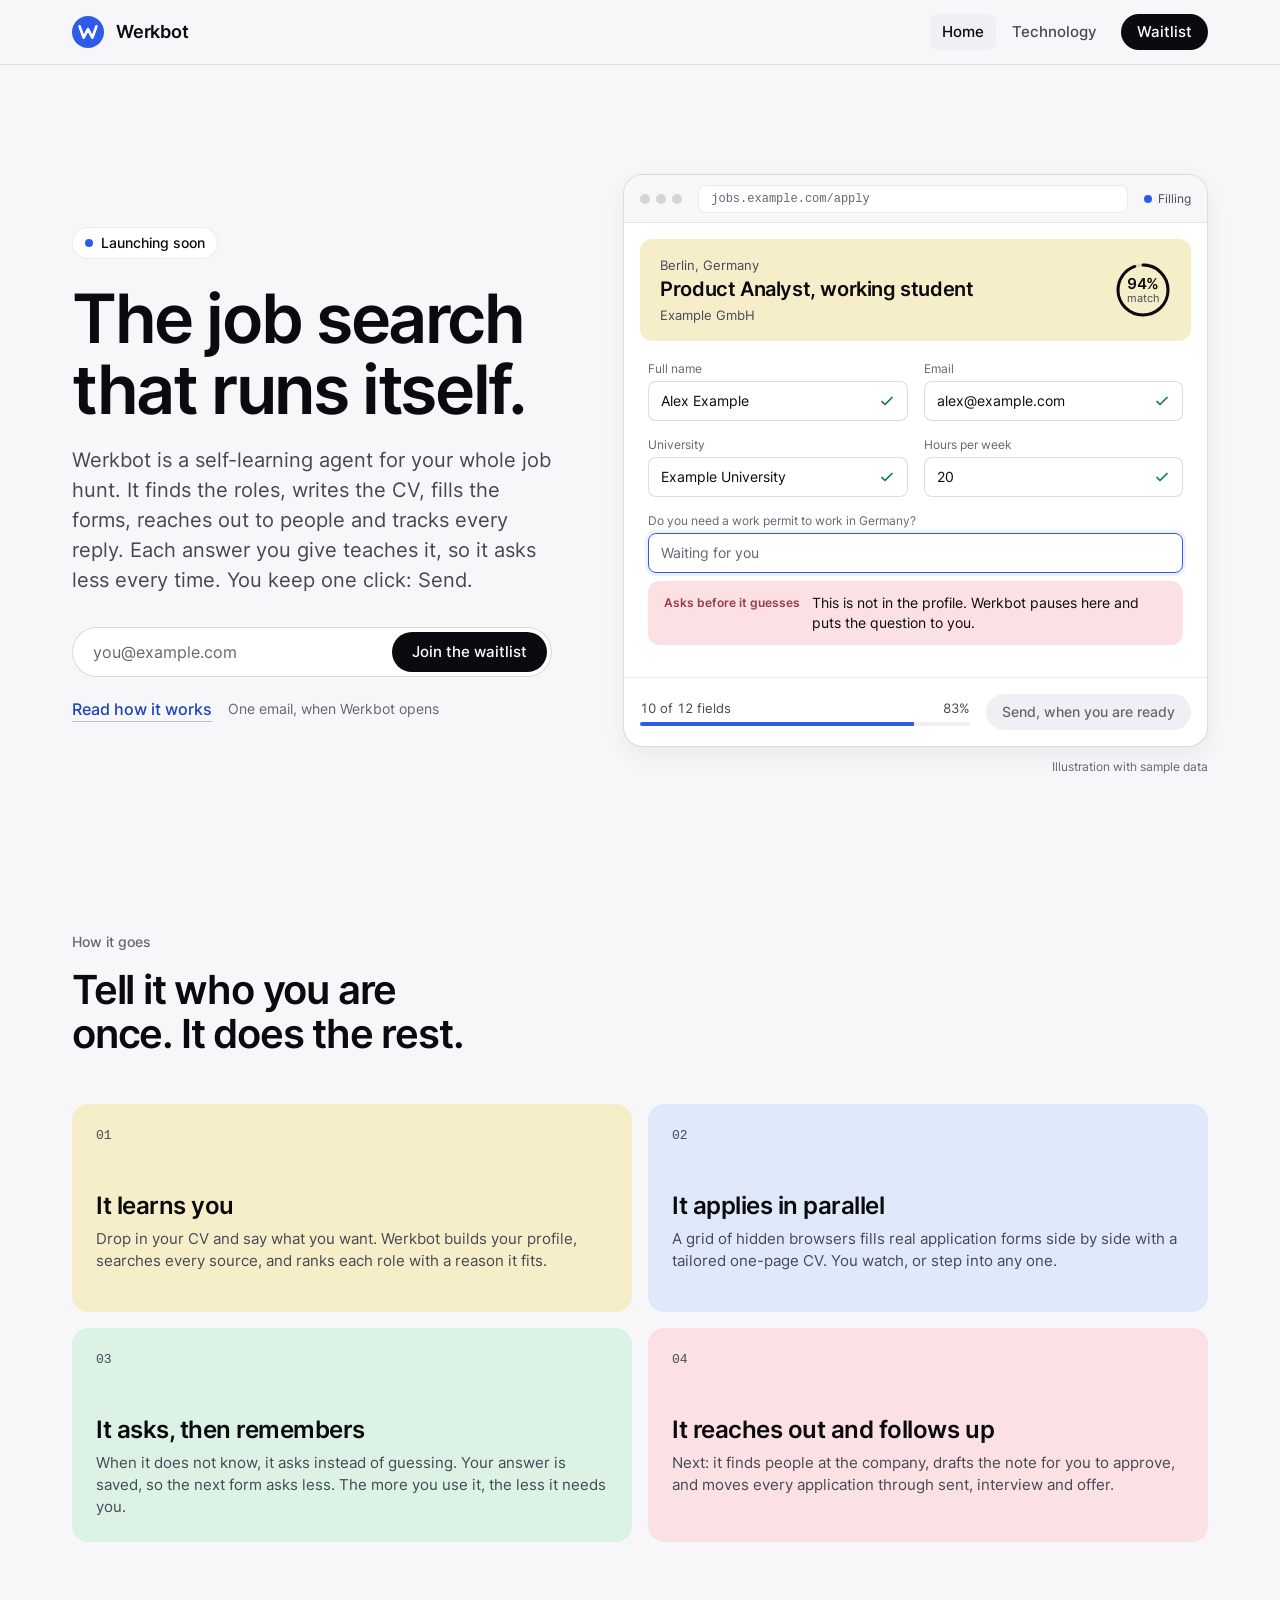
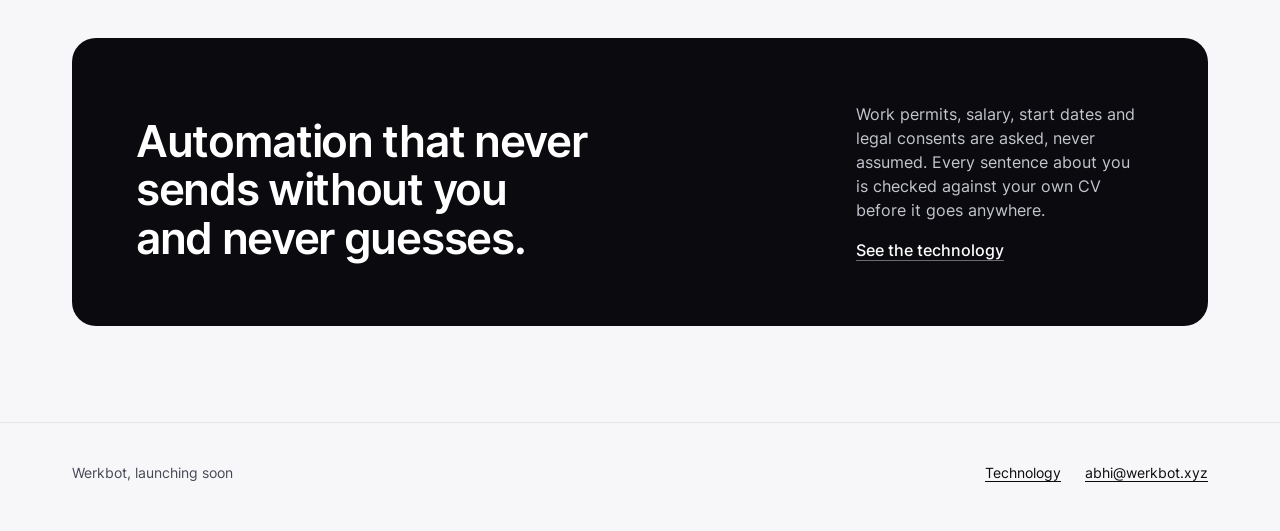
==== commit 94524b8f: "New copy: self-learning job-search agent vision, roadmap, welcome email; restore design" ====
--- a/index.html
+++ b/index.html
@@ -3,15 +3,15 @@
 <head>
 <meta charset="utf-8">
 <meta name="viewport" content="width=device-width, initial-scale=1">
-<title>Werkbot | Paste a job link, press Send</title>
-<meta name="description" content="Werkbot fills in job applications in a hidden browser, asks before it guesses, and stops at Send. Launching soon. Join the waitlist.">
+<title>Werkbot | The job search that runs itself</title>
+<meta name="description" content="Werkbot is a self-learning agent for your whole job search. It finds the roles, writes the CV, fills the forms, reaches out and tracks the replies. You press Send. Launching soon.">
 <link rel="canonical" href="https://werkbot.xyz/">
 <link rel="icon" href="/assets/favicon.svg" type="image/svg+xml">
 <meta name="theme-color" content="#f7f7f9">
 <meta property="og:type" content="website">
 <meta property="og:site_name" content="Werkbot">
-<meta property="og:title" content="Werkbot | Paste a job link, press Send">
-<meta property="og:description" content="Werkbot fills in job applications in a hidden browser, asks before it guesses, and stops at Send. Launching soon.">
+<meta property="og:title" content="Werkbot | The job search that runs itself">
+<meta property="og:description" content="A self-learning agent for your whole job search. It does the work. You press Send. Launching soon.">
 <meta property="og:url" content="https://werkbot.xyz/">
 <meta property="og:image" content="https://werkbot.xyz/assets/og.png">
 <meta name="twitter:card" content="summary_large_image">
@@ -42,8 +42,8 @@
     <div class="wrap">
       <div>
         <span class="status"><i class="dot"></i>Launching soon</span>
-        <h1>Paste a job link. Press Send.</h1>
-        <p class="sub">Werkbot fills in the application in a hidden browser, asks you before it guesses, and stops at Send. You read it, you press the button.</p>
+        <h1>The job search that runs itself.</h1>
+        <p class="sub">Werkbot is a self-learning agent for your whole job hunt. It finds the roles, writes the CV, fills the forms, reaches out to people and tracks every reply. Each answer you give teaches it, so it asks less every time. You keep one click: Send.</p>
         <div id="waitlist">
           <form class="waitlist" action="mailto:abhi@werkbot.xyz?subject=Werkbot%20waitlist" method="post" enctype="text/plain" novalidate>
             <label for="wl-email" class="sr">Email address</label>
@@ -102,11 +102,12 @@
   <section style="padding-top:32px">
     <div class="wrap">
       <p class="eyebrow">How it goes</p>
-      <h2 style="max-width:24ch">The form is filled. The decision stays yours.</h2>
+      <h2 style="max-width:26ch">Tell it who you are once. It does the rest.</h2>
       <div class="steps">
-        <div class="step y"><span class="n">01</span><h3>Paste a link</h3><p>Any job link, or pick one from your feed. Werkbot finds the real application page behind it.</p></div>
-        <div class="step b"><span class="n">02</span><h3>It fills the form</h3><p>A hidden browser types, picks and uploads. When a field has no source, it stops and asks you.</p></div>
-        <div class="step g"><span class="n">03</span><h3>You press Send</h3><p>Read every answer, edit anything, then send. Nothing goes out before that click.</p></div>
+        <div class="step y"><span class="n">01</span><h3>It learns you</h3><p>Drop in your CV and say what you want. Werkbot builds your profile, searches every source, and ranks each role with a reason it fits.</p></div>
+        <div class="step b"><span class="n">02</span><h3>It applies in parallel</h3><p>A grid of hidden browsers fills real application forms side by side with a tailored one-page CV. You watch, or step into any one.</p></div>
+        <div class="step g"><span class="n">03</span><h3>It asks, then remembers</h3><p>When it does not know, it asks instead of guessing. Your answer is saved, so the next form asks less. The more you use it, the less it needs you.</p></div>
+        <div class="step p"><span class="n">04</span><h3>It reaches out and follows up</h3><p>Next: it finds people at the company, drafts the note for you to approve, and moves every application through sent, interview and offer.</p></div>
       </div>
     </div>
   </section>
@@ -114,9 +115,9 @@
   <section style="padding-top:0">
     <div class="wrap">
       <div class="rule">
-        <h2>It never sends without you. It never guesses.</h2>
+        <h2>Automation that never sends without you and never guesses.</h2>
         <div>
-          <p>Work permits, salary, start dates and legal consents are asked, never assumed.</p>
+          <p>Work permits, salary, start dates and legal consents are asked, never assumed. Every sentence about you is checked against your own CV before it goes anywhere.</p>
           <p style="margin-top:16px"><a class="link" href="/technology">See the technology</a></p>
         </div>
       </div>
--- a/styles.css
+++ b/styles.css
@@ -127,12 +127,12 @@
 h2{font-size:40px;line-height:1.1;font-weight:600;letter-spacing:-.03em}
 h3{font-size:20px;line-height:28px;font-weight:600;letter-spacing:-.01em}
 .lead{font-size:20px;line-height:30px;color:var(--ink-2)}
-.steps{display:grid;grid-template-columns:repeat(3,minmax(0,1fr));gap:16px;margin-top:48px}
+.steps{display:grid;grid-template-columns:repeat(2,minmax(0,1fr));gap:16px;margin-top:48px}
 .step{border-radius:16px;padding:24px;min-height:208px;display:flex;flex-direction:column}
 .step .n{font-family:var(--mono);font-size:13px;line-height:16px;color:var(--ink-2);margin-bottom:0}
 .step h3{font-size:24px;line-height:28px;letter-spacing:-.02em;margin:48px 0 8px}
 .step p{font-size:15px;line-height:22px;color:var(--ink-2)}
-.step.y{background:var(--yellow)}.step.b{background:var(--blue)}.step.g{background:var(--green)}
+.step.y{background:var(--yellow)}.step.b{background:var(--blue)}.step.g{background:var(--green)}.step.p{background:var(--pink)}
 
 .rule{background:var(--ink);color:#fff;border-radius:24px;padding:64px;display:grid;grid-template-columns:minmax(0,7fr) minmax(0,3fr);gap:48px;align-items:end}
 .rule h2{font-size:44px;max-width:20ch}
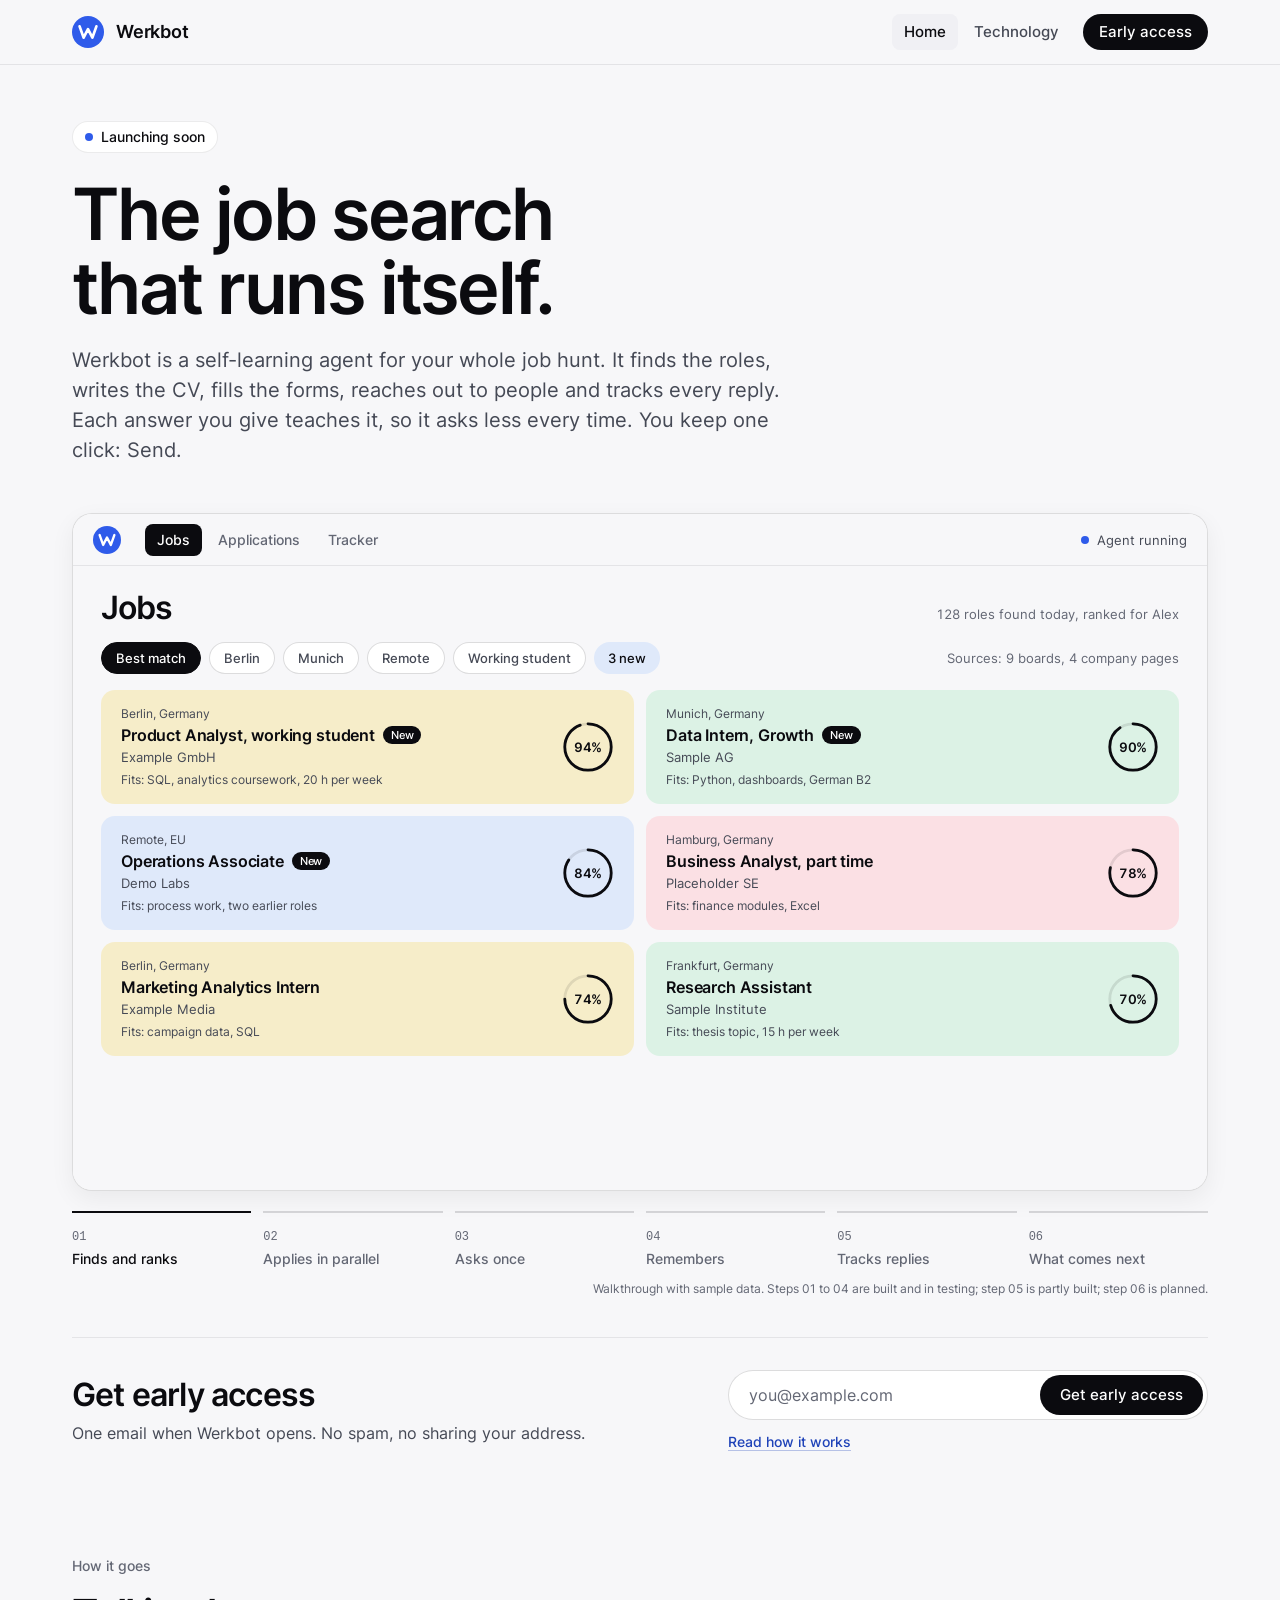
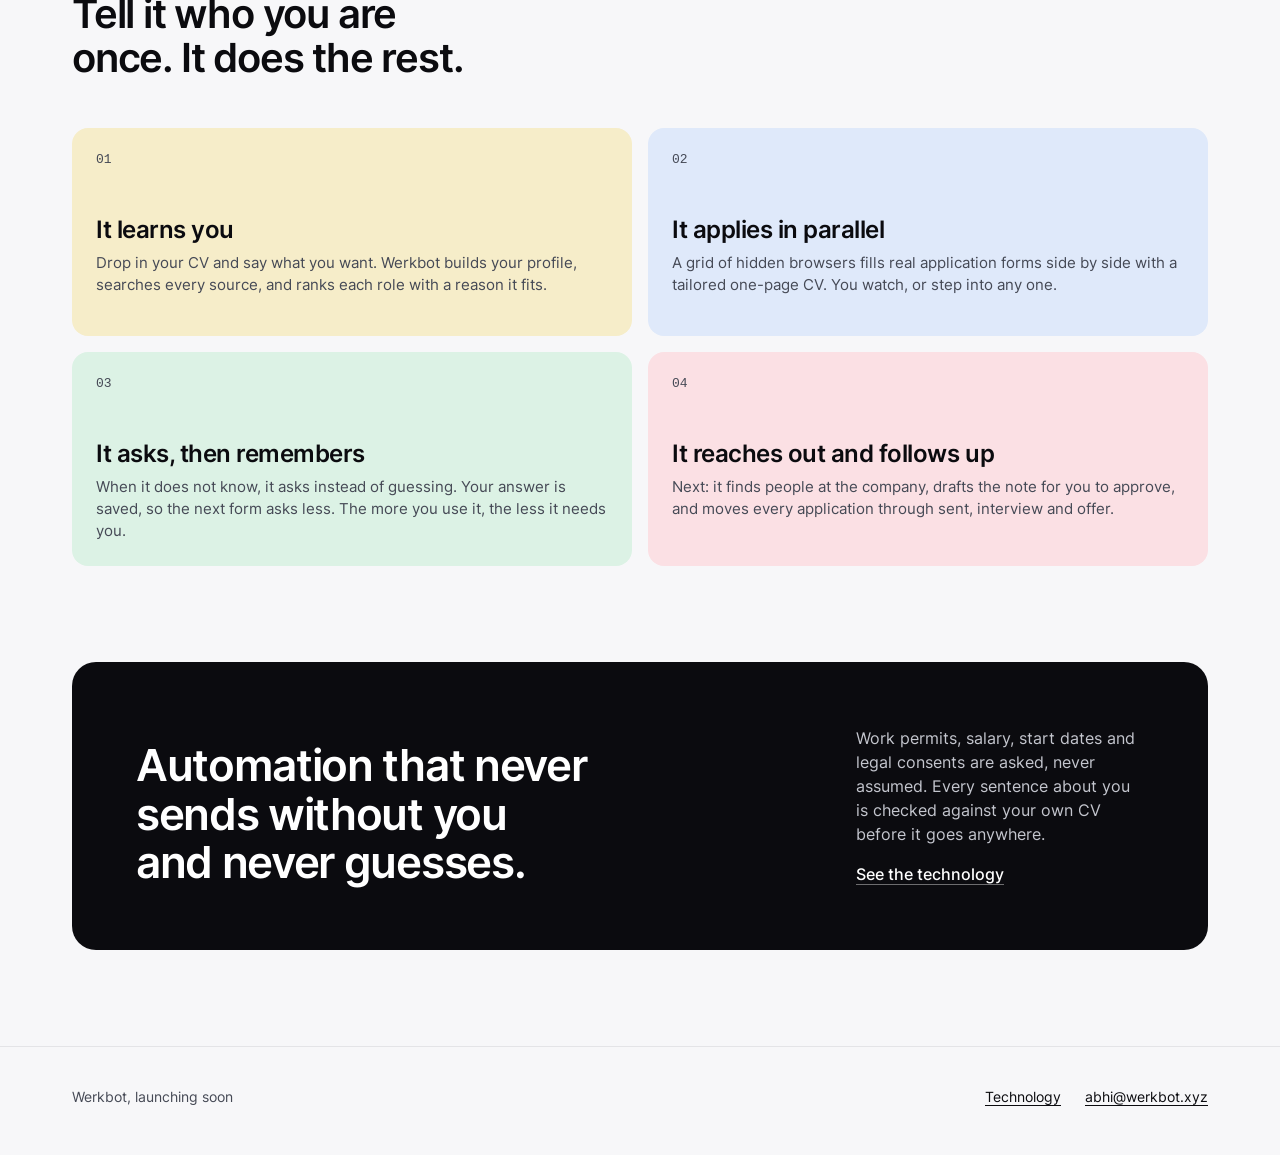
==== commit 5f143401: "Home: full-width animated app walkthrough (sample data) with Early access underneath" ====
--- a/index.html
+++ b/index.html
@@ -17,6 +17,7 @@
 <meta name="twitter:card" content="summary_large_image">
 <link rel="preload" href="/assets/fonts/inter.woff2" as="font" type="font/woff2" crossorigin>
 <link rel="stylesheet" href="/styles.css">
+<link rel="stylesheet" href="/assets/demo.css">
 </head>
 <body>
 <a class="skip" href="#main">Skip to content</a>
@@ -31,70 +32,129 @@
       <ul>
         <li><a href="/" aria-current="page">Home</a></li>
         <li><a href="/technology">Technology</a></li>
-        <li><a class="pill" href="#waitlist">Waitlist</a></li>
+        <li><a class="pill" href="#waitlist">Early access</a></li>
       </ul>
     </nav>
   </div>
 </header>
 
 <main id="main">
-  <section class="hero">
+  <section class="hero-v2">
     <div class="wrap">
-      <div>
+      <div class="head">
         <span class="status"><i class="dot"></i>Launching soon</span>
         <h1>The job search that runs itself.</h1>
         <p class="sub">Werkbot is a self-learning agent for your whole job hunt. It finds the roles, writes the CV, fills the forms, reaches out to people and tracks every reply. Each answer you give teaches it, so it asks less every time. You keep one click: Send.</p>
-        <div id="waitlist">
+      </div>
+
+      <div class="demo" id="demo" data-tab="0" role="group" aria-label="Animated walkthrough of Werkbot with sample data. Six steps: it finds and ranks jobs, applies in parallel, asks once, remembers the answer, tracks every reply, and what comes next.">
+        <div class="app">
+          <div class="app-bar">
+            <svg width="28" height="28" viewBox="0 0 40 40" aria-hidden="true"><circle cx="20" cy="20" r="20" fill="#2F5BEA"/><path d="M9.5 13 L14.5 27 L20 16.5 L25.5 27 L30.5 13" fill="none" stroke="#fff" stroke-width="3.4" stroke-linecap="round" stroke-linejoin="round"/></svg>
+            <div class="app-nav" aria-hidden="true"><b>Jobs</b><b>Applications</b><b>Tracker</b></div>
+            <div class="live"><i class="dot"></i>Agent running</div>
+          </div>
+          <div class="views">
+
+            <div class="sc" data-s="0" aria-hidden="true">
+              <div class="hd"><h3>Jobs</h3><span class="muted tnum">128 roles found today, ranked for Alex</span></div>
+              <div class="chips in" style="--d:.1s"><u class="on">Best match</u><u>Berlin</u><u>Munich</u><u>Remote</u><u>Working student</u><u class="new">3 new</u><span class="sort">Sources: 9 boards, 4 company pages</span></div>
+              <div class="jobs">
+                <div class="jc y in" style="--d:.25s"><div><div class="loc">Berlin, Germany</div><h4>Product Analyst, working student<span class="newtag">New</span></h4><div class="co">Example GmbH</div><div class="why">Fits: SQL, analytics coursework, 20 h per week</div></div><div class="ring"><svg viewBox="0 0 56 56"><circle class="trk" cx="28" cy="28" r="25"/><circle class="arc" cx="28" cy="28" r="25" stroke-dasharray="147.6 157.1" transform="rotate(-90 28 28)"/></svg><div>94%</div></div></div>
+                <div class="jc g in" style="--d:.4s"><div><div class="loc">Munich, Germany</div><h4>Data Intern, Growth<span class="newtag">New</span></h4><div class="co">Sample AG</div><div class="why">Fits: Python, dashboards, German B2</div></div><div class="ring"><svg viewBox="0 0 56 56"><circle class="trk" cx="28" cy="28" r="25"/><circle class="arc" cx="28" cy="28" r="25" stroke-dasharray="141.4 157.1" transform="rotate(-90 28 28)"/></svg><div>90%</div></div></div>
+                <div class="jc b in" style="--d:.55s"><div><div class="loc">Remote, EU</div><h4>Operations Associate<span class="newtag">New</span></h4><div class="co">Demo Labs</div><div class="why">Fits: process work, two earlier roles</div></div><div class="ring"><svg viewBox="0 0 56 56"><circle class="trk" cx="28" cy="28" r="25"/><circle class="arc" cx="28" cy="28" r="25" stroke-dasharray="132 157.1" transform="rotate(-90 28 28)"/></svg><div>84%</div></div></div>
+                <div class="jc p in" style="--d:.7s"><div><div class="loc">Hamburg, Germany</div><h4>Business Analyst, part time</h4><div class="co">Placeholder SE</div><div class="why">Fits: finance modules, Excel</div></div><div class="ring"><svg viewBox="0 0 56 56"><circle class="trk" cx="28" cy="28" r="25"/><circle class="arc" cx="28" cy="28" r="25" stroke-dasharray="123 157.1" transform="rotate(-90 28 28)"/></svg><div>78%</div></div></div>
+                <div class="jc y in" style="--d:.85s"><div><div class="loc">Berlin, Germany</div><h4>Marketing Analytics Intern</h4><div class="co">Example Media</div><div class="why">Fits: campaign data, SQL</div></div><div class="ring"><svg viewBox="0 0 56 56"><circle class="trk" cx="28" cy="28" r="25"/><circle class="arc" cx="28" cy="28" r="25" stroke-dasharray="117 157.1" transform="rotate(-90 28 28)"/></svg><div>74%</div></div></div>
+                <div class="jc g in" style="--d:1s"><div><div class="loc">Frankfurt, Germany</div><h4>Research Assistant</h4><div class="co">Sample Institute</div><div class="why">Fits: thesis topic, 15 h per week</div></div><div class="ring"><svg viewBox="0 0 56 56"><circle class="trk" cx="28" cy="28" r="25"/><circle class="arc" cx="28" cy="28" r="25" stroke-dasharray="110 157.1" transform="rotate(-90 28 28)"/></svg><div>70%</div></div></div>
+              </div>
+            </div>
+
+            <div class="sc" data-s="1" aria-hidden="true">
+              <div class="hd"><h3>Applications</h3><span class="muted tnum">6 running side by side, hidden browsers</span></div>
+              <div class="tiles">
+                <div class="tile in" style="--d:.1s"><div class="tile-h"><div>Example GmbH<span>Product Analyst</span></div><i class="chip f">Filling</i></div><div class="tile-b"><div class="ln"><i></i><b style="--t:1.2s;--d:.5s"></b></div><div class="ln"><i></i><b style="--t:1.2s;--d:1s"></b></div><div class="ln"><i></i><b style="--t:1.2s;--d:1.5s"></b></div><div class="ln"><i></i><b style="--t:1.2s;--d:2s"></b></div></div><div class="tile-f"><span class="tnum">9 of 12</span><div class="bar"><i style="--p:.75;--t:3s;--d:.4s"></i></div></div></div>
+                <div class="tile in" style="--d:.2s"><div class="tile-h"><div>Sample AG<span>Data Intern</span></div><i class="chip f">Filling</i></div><div class="tile-b"><div class="ln"><i></i><b style="--t:1.2s;--d:.7s"></b></div><div class="ln"><i></i><b style="--t:1.2s;--d:1.2s"></b></div><div class="ln"><i></i><b style="--t:1.2s;--d:1.7s"></b></div><div class="ln"><i></i><b style="--t:1.2s;--d:2.2s"></b></div></div><div class="tile-f"><span class="tnum">7 of 10</span><div class="bar"><i style="--p:.7;--t:3s;--d:.6s"></i></div></div></div>
+                <div class="tile in" style="--d:.3s"><div class="tile-h"><div>Demo Labs<span>Operations Associate</span></div><i class="chip n">Needs you</i></div><div class="tile-b"><div class="ln done"><i></i><b></b></div><div class="ln done"><i></i><b></b></div><div class="ln ask"><i></i><b></b></div><div class="ln"><i></i><b style="--t:1.2s;--d:2s"></b></div></div><div class="tile-f"><span class="tnum">8 of 11</span><div class="bar"><i style="--p:.73"></i></div></div></div>
+                <div class="tile in" style="--d:.4s"><div class="tile-h"><div>Placeholder SE<span>Business Analyst</span></div><i class="chip r">Ready</i></div><div class="tile-b"><div class="ln done"><i></i><b></b></div><div class="ln done"><i></i><b></b></div><div class="ln done"><i></i><b></b></div><div class="ln done"><i></i><b></b></div></div><div class="tile-f"><span class="tnum">12 of 12</span><div class="bar"><i style="--p:1"></i></div></div></div>
+                <div class="tile in" style="--d:.5s"><div class="tile-h"><div>Example Media<span>Analytics Intern</span></div><i class="chip f">Filling</i></div><div class="tile-b"><div class="ln"><i></i><b style="--t:1.2s;--d:.9s"></b></div><div class="ln"><i></i><b style="--t:1.2s;--d:1.4s"></b></div><div class="ln"><i></i><b style="--t:1.2s;--d:1.9s"></b></div><div class="ln"><i></i><b style="--t:1.2s;--d:2.4s"></b></div></div><div class="tile-f"><span class="tnum">5 of 9</span><div class="bar"><i style="--p:.55;--t:3s;--d:.8s"></i></div></div></div>
+                <div class="tile in" style="--d:.6s"><div class="tile-h"><div>Sample Institute<span>Research Assistant</span></div><i class="chip s">Sent</i></div><div class="tile-b"><div class="ln done"><i></i><b></b></div><div class="ln done"><i></i><b></b></div><div class="ln done"><i></i><b></b></div><div class="ln done"><i></i><b></b></div></div><div class="tile-f"><span class="tnum">10 of 10</span><div class="bar"><i style="--p:1"></i></div></div></div>
+              </div>
+            </div>
+
+            <div class="sc" data-s="2" aria-hidden="true">
+              <div class="hd"><h3>Needs you</h3><span class="muted">Demo Labs, Operations Associate</span></div>
+              <div class="two">
+                <div class="panel in" style="--d:.1s"><h5>8 of 11 fields filled, each with its source</h5>
+                  <div class="row2"><div>Full name<small>Profile</small></div><span class="badge g">Filled</span></div>
+                  <div class="row2"><div>Email<small>Profile</small></div><span class="badge g">Filled</span></div>
+                  <div class="row2"><div>Weekly hours<small>Answer you gave before</small></div><span class="badge g">Filled</span></div>
+                  <div class="row2"><div>Motivation<small>Drafted from your CV, claims checked</small></div><span class="badge y">Review</span></div>
+                  <div class="row2"><div>Work permit for Germany<small>No source found</small></div><span class="badge p">Asking you</span></div>
+                </div>
+                <div class="in" style="--d:.35s"><div class="q"><div class="co">Werkbot paused here instead of guessing</div><p>Do you need a work permit to work in Germany?</p><div class="typebox"><span class="typed" style="--t:1.4s;--d:1.4s">No, EU citizen</span></div><div class="cta-b"><span class="pillb pulse" style="--d:3.2s">Save and continue</span></div></div>
+                  <div class="toast in" style="--d:3.9s"><i class="ok"></i><span>Saved to your answers. The fill continues.</span></div></div>
+              </div>
+            </div>
+
+            <div class="sc" data-s="3" aria-hidden="true">
+              <div class="hd"><h3>Applications</h3><span class="muted">Next form, a different company</span></div>
+              <div class="two">
+                <div class="panel in" style="--d:.1s"><h5>Sample AG, Data Intern, 10 fields</h5>
+                  <div class="row2"><div>Full name<small>Profile</small></div><span class="badge g">Filled</span></div>
+                  <div class="row2"><div>Do you need a work permit to work in Germany?<small>Reused from your answer on Demo Labs</small></div><span class="badge b">Remembered</span></div>
+                  <div class="row2"><div>Hours per week<small>Answer you gave before</small></div><span class="badge g">Filled</span></div>
+                  <div class="row2"><div>Salary expectation<small>Never assumed</small></div><span class="badge p">Asking you</span></div>
+                </div>
+                <div class="in" style="--d:.5s"><div class="panel"><h5>The more you use it, the less it asks</h5>
+                  <div class="tg"><div><span>Questions asked, form 1</span><b class="tnum">6</b></div><div><span>Questions asked, form 2</span><b class="tnum">3</b></div><div><span>Questions asked, form 3</span><b class="tnum">1</b></div></div>
+                  <p class="fine" style="margin-top:12px">Sample numbers</p></div></div>
+              </div>
+            </div>
+
+            <div class="sc" data-s="4" aria-hidden="true">
+              <div class="hd"><h3>Tracker</h3><span class="muted">Replies are read for you</span></div>
+              <div class="cols">
+                <div class="col"><h6>Saved<span class="tnum">4</span></h6><div class="kc in" style="--d:.1s">Research Assistant<small>Sample Institute</small></div><div class="kc in" style="--d:.2s">Business Analyst<small>Placeholder SE</small></div></div>
+                <div class="col"><h6>Applied<span class="tnum">3</span></h6><div class="kc in" style="--d:.3s">Data Intern<small>Sample AG</small></div><div class="kc in" style="--d:.4s">Analytics Intern<small>Example Media</small></div></div>
+                <div class="col"><h6>Interview<span class="tnum">1</span></h6><div class="kc mv" style="--d:1.2s;background:var(--green)">Product Analyst<small>Example GmbH, invite received</small></div></div>
+                <div class="col"><h6>Offer<span class="tnum">0</span></h6></div>
+                <div class="col"><h6>Rejected<span class="tnum">1</span></h6><div class="kc in" style="--d:.5s">Operations Associate<small>Demo Labs</small></div></div>
+              </div>
+            </div>
+
+            <div class="sc" data-s="5" aria-hidden="true">
+              <div class="hd"><h3>Coming next</h3><span class="muted">Planned, not built yet</span></div>
+              <div class="three">
+                <div class="nx in" style="--d:.1s"><h4>Reaches out for you</h4><p>Finds people at the company and drafts a note. You approve every message.</p><div class="who"><i class="av"></i><span>Sample Recruiter<br><span style="font-weight:400;color:var(--ink-3)">Example GmbH</span></span></div><div class="draft">Hi, I applied for the Product Analyst role and would love to hear how the team works.</div><span class="tag"><i class="dot hollow"></i>Planned</span></div>
+                <div class="nx in" style="--d:.25s"><h4>Runs on autopilot</h4><p>Works through your search inside the limits you set and asks you in batches.</p><div class="tg"><div><span>Daily limit</span><b class="tnum">10</b></div><div><span>Match bar</span><b class="tnum">80%</b></div><div><span>Pause when interviewing</span><b>On</b></div></div><span class="tag"><i class="dot hollow"></i>Planned</span></div>
+                <div class="nx in" style="--d:.4s"><h4>Runs in the cloud</h4><p>Keeps applying while your laptop is closed, in an EU region, with your data kept private.</p><div class="tg"><div><span>Browsers</span><b class="tnum">12 running</b></div><div><span>Region</span><b>EU</b></div><div><span>Your laptop</span><b>Closed</b></div></div><span class="tag"><i class="dot hollow"></i>Planned</span></div>
+              </div>
+            </div>
+
+          </div>
+        </div>
+        <ol class="steps2" id="demo-steps">
+          <li><button type="button" data-go="0"><span>01</span>Finds and ranks</button></li>
+          <li><button type="button" data-go="1"><span>02</span>Applies in parallel</button></li>
+          <li><button type="button" data-go="2"><span>03</span>Asks once</button></li>
+          <li><button type="button" data-go="3"><span>04</span>Remembers</button></li>
+          <li><button type="button" data-go="4"><span>05</span>Tracks replies</button></li>
+          <li><button type="button" data-go="5"><span>06</span>What comes next</button></li>
+        </ol>
+        <p class="cap">Walkthrough with sample data. Steps 01 to 04 are built and in testing; step 05 is partly built; step 06 is planned.</p>
+      </div>
+
+      <div class="early" id="waitlist">
+        <div><h2>Get early access</h2><p class="s">One email when Werkbot opens. No spam, no sharing your address.</p></div>
+        <div>
           <form class="waitlist" action="mailto:abhi@werkbot.xyz?subject=Werkbot%20waitlist" method="post" enctype="text/plain" novalidate>
             <label for="wl-email" class="sr">Email address</label>
             <input id="wl-email" type="email" name="email" placeholder="you@example.com" autocomplete="email" required><input class="hp" type="text" name="website" tabindex="-1" autocomplete="off" aria-hidden="true">
-            <button class="btn" type="submit">Join the waitlist</button>
+            <button class="btn" type="submit">Get early access</button>
           </form>
           <p class="wl-msg" role="status" aria-live="polite"></p>
+          <p class="fine"><a class="link" href="/technology">Read how it works</a></p>
         </div>
-        <div class="after">
-          <a class="link" href="/technology">Read how it works</a>
-          <span class="fine">One email, when Werkbot opens</span>
-        </div>
-      </div>
-
-      <div class="desk">
-        <div class="win" role="img" aria-label="Illustration: an application form being filled by Werkbot. Ten of twelve fields are filled. One question, about work permits, is highlighted because Werkbot does not know the answer and asks the person instead of guessing.">
-          <div class="win-bar">
-            <div class="win-dots"><i></i><i></i><i></i></div>
-            <div class="win-url">jobs.example.com/apply</div>
-            <div class="win-live"><i class="dot"></i>Filling</div>
-          </div>
-          <div class="win-body">
-            <div class="jobcard fill" style="--i:0">
-              <div>
-                <div class="loc">Berlin, Germany</div>
-                <h3>Product Analyst, working student</h3>
-                <div class="co">Example GmbH</div>
-              </div>
-              <div class="ring"><svg viewBox="0 0 56 56"><circle class="trk" cx="28" cy="28" r="25"/><circle class="arc" cx="28" cy="28" r="25" stroke-dasharray="147.6 157.1" transform="rotate(-90 28 28)"/></svg><div>94%<small>match</small></div></div>
-            </div>
-            <div class="form">
-              <div class="field fill" style="--i:1"><label>Full name</label><div class="box"><span>Alex Example</span><svg viewBox="0 0 16 16"><path d="M3 8.5l3 3 7-7"/></svg></div></div>
-              <div class="field fill" style="--i:2"><label>Email</label><div class="box"><span>alex@example.com</span><svg viewBox="0 0 16 16"><path d="M3 8.5l3 3 7-7"/></svg></div></div>
-              <div class="field fill opt" style="--i:3"><label>University</label><div class="box"><span>Example University</span><svg viewBox="0 0 16 16"><path d="M3 8.5l3 3 7-7"/></svg></div></div>
-              <div class="field fill opt" style="--i:4"><label>Hours per week</label><div class="box"><span>20</span><svg viewBox="0 0 16 16"><path d="M3 8.5l3 3 7-7"/></svg></div></div>
-              <div class="field fill ask wide" style="--i:6">
-                <label>Do you need a work permit to work in Germany?</label>
-                <div class="box"><span>Waiting for you</span></div>
-                <div class="ask-note"><span class="tag">Asks before it guesses</span><span>This is not in the profile. Werkbot pauses here and puts the question to you.</span></div>
-              </div>
-            </div>
-          </div>
-          <div class="win-foot">
-            <div class="prog">
-              <div class="t tnum"><span>10 of 12 fields</span><span>83%</span></div>
-              <div class="bar"><i></i></div>
-            </div>
-            <span class="send">Send, when you are ready</span>
-          </div>
-        </div>
-        <p class="caption">Illustration with sample data</p>
       </div>
     </div>
   </section>
@@ -135,5 +195,6 @@
   </div>
 </footer>
 <script src="/assets/waitlist.js" defer></script>
+<script src="/assets/demo.js" defer></script>
 </body>
 </html>
--- a/assets/demo.css
+++ b/assets/demo.css
@@ -0,0 +1,179 @@
+/* Werkbot walkthrough: the app's own screens, drawn with sample data. One easing, transform/opacity only. */
+.hero-v2{padding:56px 0 72px}
+.hero-v2 .head{max-width:880px}
+.hero-v2 h1{font-size:72px;line-height:1.03;font-weight:600;letter-spacing:-.035em;margin:24px 0 20px}
+.hero-v2 .sub{font-size:20px;line-height:30px;color:var(--ink-2);max-width:46rem}
+.early{margin-top:40px;display:grid;grid-template-columns:minmax(0,1fr) minmax(0,480px);gap:48px;align-items:center;padding:32px 0 0;border-top:1px solid var(--line)}
+.early h2{font-size:32px;line-height:36px;letter-spacing:-.025em;font-weight:600}
+.early p.s{margin-top:8px;font-size:16px;line-height:24px;color:var(--ink-2)}
+.early .waitlist{max-width:none}
+.early .fine{margin-top:12px}
+
+.demo{margin-top:48px;container-type:inline-size}
+.app{background:var(--card);border:1px solid var(--line-2);border-radius:20px;box-shadow:0 8px 24px rgba(0,0,0,.06);overflow:hidden}
+.app-bar{display:flex;align-items:center;gap:24px;height:52px;padding:0 20px;border-bottom:1px solid var(--line);background:var(--bg)}
+.app-nav{display:flex;gap:4px;flex:1}
+.app-nav b{height:32px;padding:0 12px;display:inline-flex;align-items:center;border-radius:8px;font-size:14px;font-weight:500;color:var(--ink-3);transition:background-color .2s var(--ease),color .2s var(--ease)}
+.demo[data-tab="0"] .app-nav b:nth-child(1),.demo[data-tab="1"] .app-nav b:nth-child(2),.demo[data-tab="2"] .app-nav b:nth-child(3){background:var(--ink);color:#fff}
+.app-bar .live{display:flex;align-items:center;gap:8px;font-size:13px;color:var(--ink-2);white-space:nowrap}
+.views{position:relative;height:624px;background:var(--bg)}
+.sc{position:absolute;inset:0;padding:24px 28px;opacity:0;visibility:hidden;transition:opacity .35s var(--ease),visibility 0s .35s;overflow:hidden}
+.sc.on{opacity:1;visibility:visible;transition:opacity .35s var(--ease)}
+.sc .hd{display:flex;align-items:baseline;justify-content:space-between;gap:16px;margin-bottom:16px}
+.sc .hd h3{font-size:32px;line-height:36px;font-weight:600;letter-spacing:-.03em}
+.sc .hd .muted{font-size:13px;color:var(--ink-3)}
+.sc .in{opacity:0;transform:translateY(10px)}
+.sc.on .in{animation:rise .5s var(--ease) var(--d,0s) forwards}
+@keyframes rise{to{opacity:1;transform:none}}
+.sc.on .fadeout{animation:fo .4s var(--ease) var(--d,0s) forwards}
+@keyframes fo{to{opacity:0;transform:translateY(-6px)}}
+
+.chips{display:flex;gap:8px;flex-wrap:wrap;align-items:center;margin-bottom:16px}
+.chips u{text-decoration:none;height:32px;padding:0 14px;display:inline-flex;align-items:center;border-radius:999px;background:var(--card);border:1px solid var(--line-2);font-size:13px;font-weight:500;color:var(--ink-2)}
+.chips u.on{background:var(--ink);border-color:var(--ink);color:#fff}
+.chips .sort{margin-left:auto;font-size:13px;color:var(--ink-3)}
+.chips .new{background:var(--blue);border:0;color:var(--ink)}
+
+.jobs{display:grid;grid-template-columns:repeat(2,minmax(0,1fr));gap:12px}
+.jc{display:flex;align-items:center;justify-content:space-between;gap:16px;border-radius:14px;padding:16px 20px;min-height:104px}
+.jc.y{background:var(--yellow)}.jc.g{background:var(--green)}.jc.b{background:var(--blue)}.jc.p{background:var(--pink)}
+.jc .loc{font-size:12px;line-height:16px;color:var(--ink-2)}
+.jc h4{font-size:16px;line-height:22px;font-weight:600;letter-spacing:-.01em;margin:2px 0}
+.jc .co{font-size:13px;line-height:18px;color:var(--ink-2)}
+.jc .why{font-size:12px;line-height:16px;color:var(--ink-2);margin-top:6px}
+.jc .ring{width:52px;height:52px;font-size:13px}
+.jc .ring small{display:none}
+.newtag{display:inline-flex;height:18px;padding:0 8px;border-radius:999px;background:var(--ink);color:#fff;font-size:11px;font-weight:500;align-items:center;margin-left:8px;vertical-align:2px}
+
+.tiles{display:grid;grid-template-columns:repeat(3,minmax(0,1fr));gap:14px}
+.tile{background:var(--card);border:1px solid var(--line);border-radius:14px;overflow:hidden}
+.tile-h{display:flex;align-items:center;justify-content:space-between;gap:8px;padding:12px 14px;border-bottom:1px solid var(--line);font-size:13px;font-weight:600}
+.tile-h span{font-weight:400;color:var(--ink-3);font-size:12px;display:block}
+.chip{display:inline-flex;align-items:center;gap:6px;height:22px;padding:0 10px;border-radius:999px;font-size:11px;font-weight:600;white-space:nowrap}
+.chip.f{background:var(--blue)}.chip.n{background:var(--pink);color:var(--warn)}.chip.r{background:var(--green)}.chip.s{background:var(--ink);color:#fff}
+.tile-b{padding:14px;display:grid;gap:8px;background:var(--bg);align-content:start}
+.ln{display:grid;grid-template-columns:56px minmax(0,1fr);gap:8px;align-items:center}
+.ln i{height:6px;border-radius:3px;background:var(--line-2);display:block}
+.ln b{height:20px;border-radius:5px;background:var(--card);border:1px solid var(--line);position:relative;overflow:hidden;display:block}
+.ln b::after{content:"";position:absolute;inset:0;background:var(--blue);opacity:.55;transform:scaleX(0);transform-origin:left}
+.sc.on .ln b::after{animation:fillx var(--t,1s) var(--ease) var(--d,0s) forwards}
+.ln.ask b{border-color:var(--accent);box-shadow:0 0 0 2px var(--accent-soft)}
+.ln.ask b::after{display:none}
+.ln.done b::after{transform:scaleX(1);animation:none!important;background:var(--green);opacity:1}
+@keyframes fillx{to{transform:scaleX(1)}}
+.tile-f{display:flex;align-items:center;gap:12px;padding:10px 14px;border-top:1px solid var(--line);font-size:12px;color:var(--ink-2)}
+.tile-f .bar{flex:1;height:4px;border-radius:2px;background:var(--line);overflow:hidden}
+.tile-f .bar i{display:block;height:100%;background:var(--accent);transform:scaleX(var(--p,.6));transform-origin:left}
+.sc.on .tile-f .bar i{animation:fillp var(--t,2s) var(--ease) var(--d,0s) both}
+@keyframes fillp{from{transform:scaleX(0)}}
+.tnum{font-variant-numeric:tabular-nums}
+
+.two{display:grid;grid-template-columns:minmax(0,3fr) minmax(0,2fr);gap:16px;align-items:start}
+.panel{background:var(--card);border:1px solid var(--line);border-radius:14px;padding:18px}
+.panel h5{font-size:13px;line-height:18px;font-weight:600;margin-bottom:12px}
+.row2{display:grid;grid-template-columns:minmax(0,1fr) auto;gap:12px;align-items:center;padding:11px 0;border-bottom:1px solid var(--line);font-size:14px;line-height:20px}
+.row2:last-child{border-bottom:0}
+.row2 small{display:block;font-size:12px;color:var(--ink-3)}
+.badge{display:inline-flex;align-items:center;height:22px;padding:0 10px;border-radius:999px;font-size:11px;font-weight:600;white-space:nowrap;background:var(--raised);color:var(--ink-2)}
+.badge.g{background:var(--green);color:var(--ink)}.badge.y{background:var(--yellow);color:var(--ink)}.badge.p{background:var(--pink);color:var(--warn)}.badge.b{background:var(--blue);color:var(--ink)}
+.q{border:1px solid var(--accent);box-shadow:0 0 0 3px var(--accent-soft);border-radius:12px;padding:14px;background:var(--card)}
+.q p{font-size:14px;line-height:20px;font-weight:500}
+.q .co{font-size:12px;color:var(--ink-3);margin-bottom:6px}
+.typebox{margin-top:12px;height:40px;border:1px solid var(--line-2);border-radius:8px;display:flex;align-items:center;padding:0 12px;font-size:14px;overflow:hidden;white-space:nowrap}
+.typed{display:inline-block;overflow:hidden;white-space:nowrap;max-width:0}
+.sc.on .typed{animation:typing var(--t,1.4s) steps(24,end) var(--d,0s) forwards}
+@keyframes typing{to{max-width:26ch}}
+.cta-b{margin-top:10px;display:flex;justify-content:flex-end}
+.pillb{display:inline-flex;align-items:center;height:36px;padding:0 18px;border-radius:999px;background:var(--ink);color:#fff;font-size:14px;font-weight:500}
+.toast{display:flex;align-items:center;gap:10px;margin-top:12px;padding:10px 14px;border-radius:10px;background:var(--green);font-size:13px;line-height:18px}
+.ok{width:16px;height:16px;border-radius:50%;background:var(--ok);flex:none;position:relative}
+.ok::after{content:"";position:absolute;left:5px;top:3px;width:4px;height:7px;border:solid #fff;border-width:0 2px 2px 0;transform:rotate(45deg)}
+.pulse{animation:none}
+.sc.on .pulse{animation:press 1.2s var(--ease) var(--d,0s) 1 both}
+@keyframes press{0%{transform:scale(1)}40%{transform:scale(.94)}100%{transform:scale(1)}}
+.sentbar{display:flex;align-items:center;gap:10px;margin-top:14px;padding:12px 14px;border-radius:10px;background:var(--ink);color:#fff;font-size:14px}
+.sentbar .ok{background:#fff}.sentbar .ok::after{border-color:var(--ink)}
+
+.cols{display:grid;grid-template-columns:repeat(5,minmax(0,1fr));gap:12px;height:calc(100% - 52px)}
+.col{background:rgba(11,11,15,.03);border-radius:14px;padding:12px;display:flex;flex-direction:column;gap:10px}
+.col h6{font-size:12px;line-height:16px;font-weight:600;color:var(--ink-2);display:flex;justify-content:space-between}
+.kc{background:var(--card);border:1px solid var(--line);border-radius:10px;padding:10px 12px;font-size:13px;line-height:18px;font-weight:500}
+.kc small{display:block;font-weight:400;color:var(--ink-3);font-size:11px}
+.mv{animation:none}
+.sc.on .mv{animation:mvx 1s var(--ease) var(--d,0s) both}
+@keyframes mvx{from{transform:translateX(calc(-100% - 12px))}to{transform:none}}
+
+.three{display:grid;grid-template-columns:repeat(3,minmax(0,1fr));gap:14px}
+.nx{background:var(--card);border:1px solid var(--line);border-radius:14px;padding:20px;display:flex;flex-direction:column;gap:12px;min-height:380px}
+.nx h4{font-size:18px;line-height:24px;font-weight:600;letter-spacing:-.015em}
+.nx p{font-size:14px;line-height:20px;color:var(--ink-2)}
+.nx .tag{margin-top:auto}
+.draft{background:var(--bg);border-radius:10px;padding:12px;font-size:13px;line-height:19px;color:var(--ink-2)}
+.who{display:flex;gap:10px;align-items:center;font-size:13px;font-weight:600}
+.av{width:32px;height:32px;border-radius:50%;background:var(--yellow);flex:none}
+.tg{display:grid;gap:8px}
+.tg div{display:flex;justify-content:space-between;align-items:center;font-size:13px;padding:10px 12px;background:var(--bg);border-radius:10px}
+.tg b{font-weight:600}
+
+.steps2{list-style:none;display:grid;grid-template-columns:repeat(6,minmax(0,1fr));gap:12px;margin-top:20px}
+.steps2 button{all:unset;box-sizing:border-box;cursor:pointer;display:block;width:100%;padding-top:14px;position:relative;font-size:14px;line-height:20px;font-weight:500;color:var(--ink-3);border-top:2px solid var(--line-2);transition:color .2s var(--ease)}
+.steps2 button:focus-visible{outline:2px solid var(--accent);outline-offset:4px;border-radius:4px}
+.steps2 button span{display:block;font-family:var(--mono);font-size:12px;margin-bottom:2px;color:var(--ink-3)}
+.steps2 button::before{content:"";position:absolute;left:0;top:-2px;height:2px;width:100%;background:var(--ink);transform:scaleX(0);transform-origin:left}
+.steps2 button[aria-current="true"]{color:var(--ink)}
+.steps2 button[aria-current="true"]::before{animation:grow var(--dur,5s) linear forwards}
+.steps2 button.past::before{transform:scaleX(1)}
+@keyframes grow{to{transform:scaleX(1)}}
+.demo .cap{margin-top:12px;font-size:12px;line-height:16px;color:var(--ink-3);text-align:right}
+
+@media (prefers-reduced-motion:reduce){
+  .sc .in{opacity:1;transform:none;animation:none!important}
+  .sc .typed{max-width:26ch;animation:none!important}
+  .sc .ln b::after{transform:scaleX(1);animation:none!important}
+  .steps2 button[aria-current="true"]::before{animation:none;transform:scaleX(1)}
+}
+@container (max-width:900px){
+  .hero-v2 h1{font-size:52px}
+  .tiles{grid-template-columns:repeat(2,minmax(0,1fr))}
+  .tiles .tile:nth-child(n+5){display:none}
+  .cols{grid-template-columns:repeat(3,minmax(0,1fr))}
+  .cols .col:nth-child(n+4){display:none}
+  .three{grid-template-columns:repeat(2,minmax(0,1fr))}
+  .three .nx:nth-child(3){display:none}
+  .steps2{grid-template-columns:repeat(3,minmax(0,1fr));row-gap:16px}
+}
+@container (max-width:640px){
+  .views{height:640px}
+  .sc{padding:18px 16px}
+  .sc .hd h3{font-size:26px;line-height:30px}
+  .jobs{grid-template-columns:minmax(0,1fr)}
+  .jobs .jc:nth-child(n+4){display:none}
+  .two{grid-template-columns:minmax(0,1fr)}
+  .two .panel:first-child{display:none}
+  .app-bar{gap:12px;padding:0 12px}
+  .app-bar .live{display:none}
+  .chips .sort{display:none}
+  .tiles{grid-template-columns:minmax(0,1fr)}
+  .tiles .tile:nth-child(n+3){display:none}
+  .sc .hd{flex-direction:column;gap:2px;align-items:flex-start}
+  .cols{grid-template-columns:repeat(2,minmax(0,1fr))}
+  .cols .col:nth-child(n+3){display:none}
+  .three{grid-template-columns:minmax(0,1fr)}
+  .three .nx:nth-child(n+2){display:none}
+  .nx{min-height:0}
+  .steps2{grid-template-columns:repeat(2,minmax(0,1fr))}
+  .demo .cap{text-align:left}
+}
+@media (max-width:960px){
+  .hero-v2 h1{font-size:52px}
+  .early{grid-template-columns:minmax(0,1fr);gap:20px}
+}
+@media (max-width:640px){
+  .hero-v2{padding:32px 0 48px}
+  .hero-v2 h1{font-size:40px;line-height:1.06;margin:20px 0 16px}
+  .hero-v2 .sub{font-size:18px;line-height:28px}
+  .early h2{font-size:26px;line-height:30px}
+}
+
+.nav ul a.pill{white-space:nowrap}
+@media (max-width:640px){.nav ul li:first-child{display:none}}
